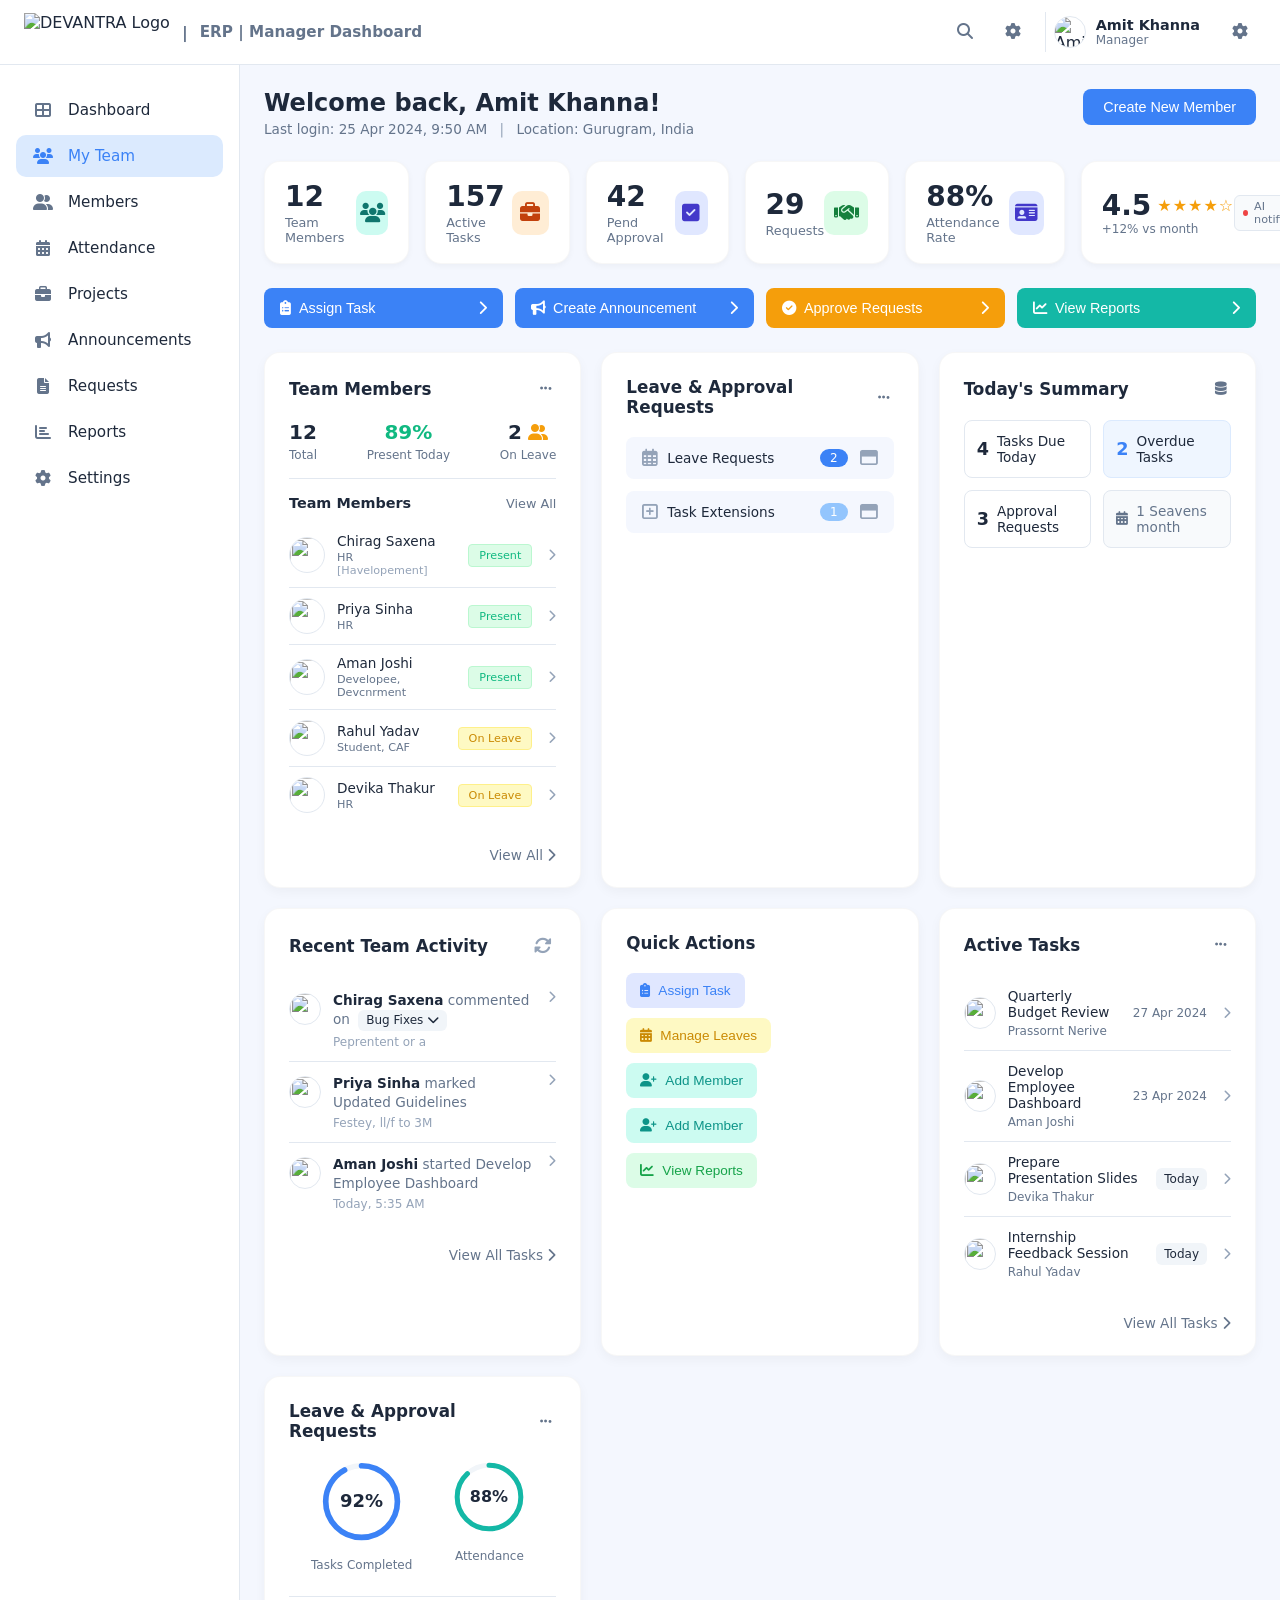
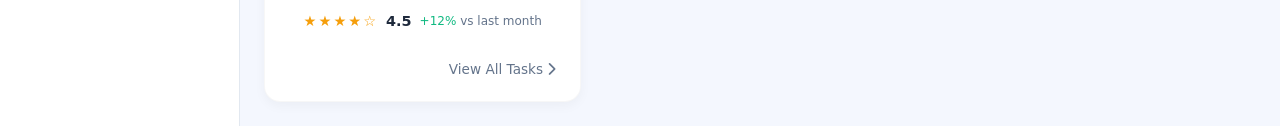
==== ManagerDashboard/index.html @ 6c8a282e "add manager and member dashboard" ====
<!DOCTYPE html>
<html lang="en">

<head>
  <meta charset="UTF-8">
  <meta name="viewport" content="width=device-width, initial-scale=1.0">
  <title>DEVANTRA ERP | Manager Dashboard</title>
  <link rel="stylesheet" href="styles.css">
  <link rel="stylesheet" href="https://cdnjs.cloudflare.com/ajax/libs/font-awesome/6.4.0/css/all.min.css">
</head>

<body>
  <!-- Top Header -->
  <header class="header">
    <div class="header-left">
      <div class="logo">
        <img src="Black_bg_devantra_logo.png" alt="DEVANTRA Logo" style="height: 38px; object-fit: contain;">
      </div>
      <span class="header-divider"><b>|</b></span>
      <span class="header-title"><b>ERP | Manager Dashboard</b></span>
    </div>
    <div class="header-right">
      <button class="icon-btn" title="Search"><i class="fas fa-search"></i></button>
      <button class="icon-btn" title="Settings"><i class="fas fa-cog"></i></button>

      <div class="user-profile">
        <img src="" alt="" class="avatar avatar-sm user-avatar">
        <div class="user-info">
          <span class="user-name"></span>
          <span class="user-role"></span>
        </div>
      </div>
      <button class="icon-btn" title="Settings"><i class="fas fa-cog"></i></button>
    </div>
  </header>

  <div class="layout">
    <!-- Sidebar -->
    <aside class="sidebar">
      <nav class="sidebar-nav">
        <!-- Rendered by script.js from AppData.navItems -->
      </nav>
    </aside>

    <!-- Main Content -->
    <main class="main-content">
      <div class="welcome-row">
        <div class="welcome-section">
          <h1 class="welcome-title"></h1>
          <p class="welcome-meta"></p>
        </div>
        <button id="btnCreateMember" class="btn btn-primary">
          Create New Member
        </button>
      </div>

      <!-- Stats Cards — rendered by script.js from AppData.stats & AppData.rating -->
      <div class="stats-row"></div>

      <!-- Action Buttons — rendered by script.js from AppData.actionButtons -->
      <div class="action-buttons-row"></div>

      <!-- Main Grid -->
      <div class="dashboard-grid">

        <!-- Left Column -->
        <div class="panel team-members-panel">
          <div class="panel-header">
            <h3>Team Members</h3>
            <button class="icon-btn-sm"><i class="fas fa-ellipsis-h"></i></button>
          </div>
          <!-- Rendered by script.js from AppData.teamSummary -->
          <div class="team-summary-stats"></div>

          <div class="panel-subheader">
            <h4>Team Members</h4>
            <a href="#" class="link">View All</a>
          </div>

          <!-- Rendered by script.js from AppData.teamMembers -->
          <ul class="team-list"></ul>

          <div class="panel-footer-right">
            <a href="#" class="link link-bottom">View All <i class="fas fa-chevron-right"></i></a>
          </div>
        </div>

        <div class="panel leave-requests-panel">
          <div class="panel-header">
            <h3>Leave &amp; Approval Requests</h3>
            <button class="icon-btn-sm"><i class="fas fa-ellipsis-h"></i></button>
          </div>
          <!-- Rendered by script.js from AppData.leaveRequests -->
          <ul class="leave-list-boxes"></ul>
        </div>

        <!-- Middle Column -->
        <div class="panel todays-summary-panel">
          <div class="panel-header">
            <h3>Today's Summary</h3>
            <button class="icon-btn-sm"><i class="fas fa-database"></i></button>
          </div>
          <!-- Rendered by script.js from AppData.todaySummary -->
          <div class="summary-pills"></div>
        </div>

        <div class="panel activity-panel">
          <div class="panel-header">
            <h3>Recent Team Activity</h3>
            <button class="icon-btn-sm"><i class="fas fa-sync-alt icon-grey"></i></button>
          </div>
          <!-- Rendered by script.js from AppData.recentActivity -->
          <ul class="activity-list"></ul>
          <div class="panel-footer-right">
            <a href="#" class="link link-bottom">View All Tasks <i class="fas fa-chevron-right"></i></a>
          </div>
        </div>

        <div class="panel quick-actions-panel">
          <div class="panel-header">
            <h3>Quick Actions</h3>
          </div>
          <!-- Rendered by script.js from AppData.quickActions -->
          <div class="quick-actions-wrap"></div>
        </div>

        <!-- Right Column -->
        <div class="panel active-tasks-panel">
          <div class="panel-header">
            <h3>Active Tasks</h3>
            <button class="icon-btn-sm"><i class="fas fa-ellipsis-h"></i></button>
          </div>
          <!-- Rendered by script.js from AppData.activeTasks -->
          <ul class="task-list"></ul>
          <div class="panel-footer-right">
            <a href="#" class="link link-bottom">View All Tasks <i class="fas fa-chevron-right"></i></a>
          </div>
        </div>

        <div class="panel progress-panel">
          <div class="panel-header">
            <h3>Leave &amp; Approval Requests</h3>
            <button class="icon-btn-sm"><i class="fas fa-ellipsis-h"></i></button>
          </div>
          <!-- Rendered by script.js from AppData.progress -->
          <div class="progress-circles"></div>
          <!-- Rendered by script.js from AppData.progressRating -->
          <div class="panel-rating-new"></div>
          <div class="panel-footer-right">
            <a href="#" class="link link-bottom">View All Tasks <i class="fas fa-chevron-right"></i></a>
          </div>
        </div>

      </div>
    </main>
  </div>

  <!-- Create Member Modal Overlay -->
  <div id="createMemberModal" class="modal-overlay">
    <div class="modal-content">
      <div class="modal-header">
        <h2>Create New Member</h2>
        <button type="button" class="close-modal-btn">&times;</button>
      </div>
      <form id="createMemberForm">
        <div class="form-group">
          <label for="memberName">Full Name *</label>
          <input type="text" id="memberName" name="name" required placeholder="e.g. John Doe">
        </div>
        <div class="form-group">
          <label for="memberRole">Designation / Role *</label>
          <input type="text" id="memberRole" name="role" required placeholder="e.g. Developer">
        </div>
        <div class="form-group">
          <label for="memberTeam">Team *</label>
          <input type="text" id="memberTeam" name="team" required placeholder="e.g. Engineering">
        </div>
        <div class="form-group">
          <label for="memberStatus">Status</label>
          <select id="memberStatus" name="status">
            <option value="present">Present</option>
            <option value="leave">On Leave</option>
          </select>
        </div>
        <div class="modal-footer">
          <button type="button" class="btn btn-secondary cancel-modal-btn">Cancel</button>
          <button type="submit" class="btn btn-primary">Register Member</button>
        </div>
      </form>
    </div>
  </div>

  <!-- Assign Task Modal -->
  <div id="assignTaskModal" class="modal-overlay">
    <div class="modal-content">
      <div class="modal-header">
        <h2>Assign Task</h2>
        <button type="button" class="close-modal-btn">&times;</button>
      </div>
      <form id="assignTaskForm">
        <div class="form-group">
          <label for="taskName">Task Name *</label>
          <input type="text" id="taskName" required placeholder="e.g. Design Homepage">
        </div>
        <div class="form-group">
          <label for="taskAssignee">Assignee *</label>
          <input type="text" id="taskAssignee" required placeholder="e.g. Aman Joshi">
        </div>
        <div class="form-group">
          <label for="taskDeadline">Deadline *</label>
          <input type="date" id="taskDeadline" required>
        </div>
        <div class="form-group">
          <label for="taskStart">Start Date/Time</label>
          <input type="datetime-local" id="taskStart">
        </div>
        <div class="form-group">
          <label for="taskTotalTime">Total Time Assigned (Hours)</label>
          <input type="number" id="taskTotalTime" placeholder="e.g. 5" min="1">
        </div>
        <div class="modal-footer">
          <button type="button" class="btn btn-secondary cancel-modal-btn">Cancel</button>
          <button type="submit" class="btn btn-blue">Assign Task</button>
        </div>
      </form>
    </div>
  </div>

  <!-- Create Announcement Modal -->
  <div id="createAnnounModal" class="modal-overlay">
    <div class="modal-content">
      <div class="modal-header">
        <h2>Create Announcement</h2>
        <button type="button" class="close-modal-btn">&times;</button>
      </div>
      <form id="createAnnounForm">
        <div class="form-group">
          <label for="announTitle">Announcement Title *</label>
          <input type="text" id="announTitle" required placeholder="e.g. Project Launch">
        </div>
        <div class="form-group">
          <label for="announDate">Date *</label>
          <input type="date" id="announDate" required>
        </div>
        <div class="form-group">
          <label for="announDesc">Description / Notice</label>
          <textarea id="announDesc" class="form-textarea" rows="3" placeholder="Enter details..."></textarea>
        </div>
        <div class="form-group">
          <label for="announWork">Work Type *</label>
          <select id="announWork" required>
            <option value="General">General</option>
            <option value="Project">Project Update</option>
            <option value="Policy">Policy Change</option>
          </select>
        </div>
        <div class="modal-footer">
          <button type="button" class="btn btn-secondary cancel-modal-btn">Cancel</button>
          <button type="submit" class="btn btn-blue">Create Announcement</button>
        </div>
      </form>
    </div>
  </div>

  <!-- Approve Requests Modal -->
  <div id="approveReqModal" class="modal-overlay">
    <div class="modal-content">
      <div class="modal-header">
        <h2>Approve Requests</h2>
        <button type="button" class="close-modal-btn">&times;</button>
      </div>
      <form id="approveReqForm">
        <p style="margin-bottom: 20px; color: var(--text-secondary); font-size: 0.9rem;">
          You are about to approve 3 pending requests automatically.
        </p>
        <div class="modal-footer">
          <button type="button" class="btn btn-secondary cancel-modal-btn">Cancel</button>
          <button type="submit" class="btn " style="background:#f59e0b; color: white;">Approve All</button>
        </div>
      </form>
    </div>
  </div>

  <!-- View Reports Modal -->
  <div id="viewReportsModal" class="modal-overlay">
    <div class="modal-content" style="max-width: 600px;">
      <div class="modal-header">
        <h2>Task Reports</h2>
        <button type="button" class="close-modal-btn">&times;</button>
      </div>
      <div id="reportListContainer">
        <!-- Rendered by JS -->
      </div>
      <div class="modal-footer">
        <button type="button" class="btn btn-secondary cancel-modal-btn">Close</button>
      </div>
    </div>
  </div>

  <!-- data.js MUST load before script.js -->
  <script src="data.js"></script>
  <script src="script.js"></script>
</body>

</html>
---- ManagerDashboard/styles.css ----
/* Reset & Variables */
* {
  margin: 0;
  padding: 0;
  box-sizing: border-box;
}

:root {
  --bg-main: #f4f7fe;
  --bg-header: #ffffff;
  --bg-sidebar: #ffffff;
  --bg-card: #ffffff;
  --text-primary: #1e293b;
  --text-secondary: #64748b;
  --text-light: #94a3b8;
  --accent-blue: #3b82f6;
  --accent-blue-light: #3b82f6;
  --accent-green: #10b981;
  --accent-orange: #f97316;
  --accent-yellow: #f59e0b;
  --accent-teal: #14b8a6;
  --border-color: #e2e8f0;
  --shadow: 0 2px 6px rgba(0, 0, 0, 0.04);
  --shadow-card: 0 4px 12px rgba(0, 0, 0, 0.04);
  --sidebar-width: 240px;
}

body {
  font-family: 'Segoe UI', system-ui, -apple-system, sans-serif;
  background: var(--bg-main);
  color: var(--text-primary);
  min-height: 100vh;
  overflow-x: hidden;
}

/* Header */
.header {
  display: flex;
  align-items: center;
  justify-content: space-between;
  padding: 12px 24px;
  background: var(--bg-header);
  border-bottom: 1px solid var(--border-color);
}

.header-left {
  display: flex;
  align-items: center;
  gap: 12px;
}

.logo {
  display: flex;
  align-items: center;
  gap: 8px;
}

.logo-img-wrapper {
  color: #dc2626;
  font-size: 1.6rem;
  display: flex;
  align-items: center;
  margin-right: -4px;
}

.logo-text {
  font-weight: 700;
  font-size: 1.1rem;
  color: var(--text-primary);
}

.logo-accent {
  color: #dc2626;
}

.header-divider {
  color: var(--text-secondary);
  font-weight: 300;
}

.header-title {
  color: var(--text-primary);
  font-size: 0.95rem;
}

.header-right {
  display: flex;
  align-items: center;
  gap: 16px;
}

.icon-btn {
  background: none;
  border: none;
  color: var(--text-secondary);
  cursor: pointer;
  padding: 8px;
  border-radius: 6px;
  font-size: 1rem;
}

.icon-btn:hover {
  background: #f1f5f9;
  color: var(--text-primary);
}

.notification-btn {
  position: relative;
}

.notification-dot {
  position: absolute;
  top: 6px;
  right: 6px;
  width: 8px;
  height: 8px;
  background: #dc2626;
  border-radius: 50%;
}

.user-profile {
  border-left: 1px solid var(--border-color);
  display: flex;
  align-items: center;
  gap: 10px;
  padding: 4px 8px;
}

.avatar {
  width: 36px;
  height: 36px;
  border-radius: 50%;
  object-fit: cover;
  border: 1px solid var(--border-color);
}

.avatar-sm {
  width: 32px;
  height: 32px;
}

.user-info {
  display: flex;
  flex-direction: column;
  align-items: flex-start;
}

.user-name {
  font-weight: 600;
  font-size: 0.9rem;
  color: var(--text-primary);
}

.user-role {
  font-size: 0.75rem;
  color: var(--text-secondary);
}

/* Layout */
.layout {
  display: flex;
  min-height: calc(100vh - 52px);
}

/* Sidebar - white, clean like pic */
.sidebar {
  width: var(--sidebar-width);
  background: var(--bg-sidebar);
  padding: 24px 0;
  display: flex;
  flex-direction: column;
  border-right: 1px solid var(--border-color);
  flex-shrink: 0;
}

.sidebar-nav {
  display: flex;
  flex-direction: column;
  gap: 4px;
  padding: 0 16px;
}


.nav-item {
  display: flex;
  align-items: center;
  gap: 14px;
  padding: 12px 16px;
  color: var(--text-primary);
  text-decoration: none;
  border-radius: 10px;
  font-size: 0.95rem;
  transition: all 0.2s;
}

.nav-item i {
  width: 22px;
  text-align: center;
  font-size: 1rem;
  color: var(--text-secondary);
}

.nav-item:hover {
  background: #f8fafc;
  color: var(--text-primary);
}

.nav-item:hover i {
  color: var(--text-secondary);
}

.nav-item.active {
  background: #dbeafe;
  color: var(--accent-blue);
  font-weight: 500;
}

.nav-item.active i {
  color: var(--accent-blue);
}

/* Main Content - light gray background like pic */
.main-content {
  flex: 1;
  padding: 24px;
  overflow-y: auto;
  background: var(--bg-main);
  min-width: 0;
}

.welcome-row {
  display: flex;
  justify-content: space-between;
  align-items: flex-start;
  margin-bottom: 24px;
}

.welcome-title {
  font-size: 1.5rem;
  font-weight: 700;
  color: var(--text-primary);
  margin-bottom: 4px;
}

.welcome-meta {
  font-size: 0.85rem;
  color: var(--text-secondary);
}

.meta-divider {
  margin: 0 8px;
  color: var(--text-light);
}

/* Buttons */
.btn {
  display: inline-flex;
  align-items: center;
  gap: 8px;
  padding: 10px 20px;
  border: none;
  border-radius: 8px;
  font-size: 0.9rem;
  font-weight: 500;
  cursor: pointer;
  transition: all 0.2s;
}

.btn-primary {
  background: var(--accent-blue);
  color: white;
}

.btn-primary:hover {
  background: var(--accent-blue-light);
}

/* Stats Row */
.stats-row {
  display: grid;
  grid-template-columns: repeat(6, 1fr);
  gap: 16px;
  margin-bottom: 24px;
}

.stat-card {
  background: var(--bg-card);
  border-radius: 16px;
  padding: 18px 20px;
  box-shadow: var(--shadow);
  display: flex;
  justify-content: space-between;
  align-items: center;
  border: 1px solid rgba(0, 0, 0, 0.03);
}

.stat-info {
  display: flex;
  flex-direction: column;
}

.stat-card .stat-value {
  font-size: 1.75rem;
  font-weight: 700;
  color: var(--text-primary);
  margin-bottom: 2px;
}

.stat-card .stat-label {
  font-size: 0.8rem;
  font-weight: 500;
  color: var(--text-secondary);
}

.stat-card .stat-icon {
  width: 44px;
  height: 44px;
  border-radius: 10px;
  display: flex;
  align-items: center;
  justify-content: center;
  font-size: 1.25rem;
}

.stat-icon-cyan {
  background: #ccfbf1;
  color: #0f766e;
}

.stat-icon-orange {
  background: #ffedd5;
  color: #c2410c;
}

.stat-icon-blue {
  background: #e0e7ff;
  color: #4338ca;
}

.stat-icon-green {
  background: #dcfce7;
  color: #15803d;
}

.stat-card-rating {
  flex-direction: row;
  justify-content: space-between;
  align-items: center;
}

.rating-info {
  display: flex;
  flex-direction: column;
}

.rating-value {
  display: flex;
  align-items: center;
  gap: 6px;
}

.rating-value .stat-value {
  margin-bottom: 0;
}

.rating-value .stars {
  color: var(--accent-yellow);
  font-size: 1rem;
  letter-spacing: 1px;
}

.rating-meta {
  font-size: 0.75rem;
  color: var(--text-secondary);
  font-weight: 500;
}

.rating-notification {
  display: flex;
  align-items: center;
}

.notification-badge {
  display: inline-flex;
  align-items: center;
  gap: 6px;
  font-size: 0.7rem;
  color: var(--text-secondary);
  background: #f8fafc;
  padding: 4px 8px;
  border-radius: 6px;
  border: 1px solid var(--border-color);
  font-weight: 500;
}

.red-dot {
  width: 6px;
  height: 6px;
  background: #ef4444;
  border-radius: 50%;
  display: inline-block;
}

/* Action Buttons Row */
.action-buttons-row {
  display: flex;
  gap: 12px;
  margin-bottom: 24px;
  flex-wrap: wrap;
}

.btn-action {
  flex: 1;
  display: flex;
  justify-content: space-between;
  align-items: center;
  padding: 12px 16px;
  border-radius: 8px;
  border: none;
  font-size: 0.9rem;
  font-weight: 500;
  cursor: pointer;
  transition: all 0.2s;
}

.btn-action span {
  display: flex;
  align-items: center;
  gap: 8px;
}

.btn-action.btn-blue {
  background: var(--accent-blue);
  color: white;
}

.btn-action.btn-yellow {
  background: var(--accent-yellow);
  color: white;
}

.btn-action.btn-teal {
  background: var(--accent-teal);
  color: white;
}

.btn-action:hover {
  opacity: 0.9;
  transform: translateY(-1px);
}

/* Dashboard Grid */
.dashboard-grid {
  display: grid;
  grid-template-columns: 1fr 1fr 1fr;
  gap: 20px;
}

.panel {
  background: var(--bg-card);
  border-radius: 16px;
  padding: 24px;
  box-shadow: var(--shadow-card);
  border: 1px solid rgba(0, 0, 0, 0.03);
}

.panel-header {
  display: flex;
  justify-content: space-between;
  align-items: center;
  margin-bottom: 20px;
}

.panel-header h3 {
  font-size: 1.05rem;
  font-weight: 600;
  color: var(--text-primary);
}

.panel-header .link {
  font-size: 0.85rem;
  color: var(--accent-blue);
  text-decoration: none;
}

.link-bottom {
  display: block;
  margin-top: 12px;
  font-size: 0.85rem;
  color: var(--accent-blue);
  text-decoration: none;
}

.icon-btn-sm {
  background: none;
  border: none;
  color: var(--text-secondary);
  cursor: pointer;
  padding: 4px;
}

/* Team Members Panel */
.team-summary-stats {
  display: flex;
  justify-content: space-between;
  margin-bottom: 16px;
  padding-bottom: 16px;
  border-bottom: 1px solid var(--border-color);
}

.summary-stat {
  display: flex;
  flex-direction: column;
  align-items: center;
  gap: 4px;
}

.summary-value {
  font-size: 1.25rem;
  font-weight: 600;
  color: var(--text-primary);
  display: flex;
  align-items: center;
  gap: 6px;
}

.summary-value.text-green {
  color: var(--accent-green);
}

.stat-icon-yellow {
  color: var(--accent-yellow);
  font-size: 1rem;
}

.summary-label {
  font-size: 0.75rem;
  color: var(--text-secondary);
}

.panel-subheader {
  display: flex;
  justify-content: space-between;
  align-items: center;
  margin-bottom: 12px;
}

.panel-subheader h4 {
  font-size: 0.9rem;
  font-weight: 600;
  color: var(--text-primary);
}

.panel-subheader .link {
  font-size: 0.8rem;
  color: var(--text-secondary);
  text-decoration: none;
}

.team-list {
  list-style: none;
}

.team-list-item {
  display: flex;
  align-items: center;
  gap: 12px;
  padding: 10px 0;
  border-bottom: 1px solid var(--border-color);
}

.team-list-item:last-of-type {
  border-bottom: none;
}

.member-info {
  flex: 1;
  display: flex;
  flex-direction: column;
  gap: 2px;
}

.member-name {
  font-weight: 500;
  font-size: 0.85rem;
  color: var(--text-primary);
}

.member-role {
  font-size: 0.7rem;
  color: var(--text-secondary);
}

.role-desc {
  color: var(--text-light);
}

.status-badge {
  font-size: 0.7rem;
  padding: 4px 10px;
  border-radius: 4px;
  font-weight: 500;
}

.status-present {
  background: #dcfce7;
  color: var(--accent-green);
  border: 1px solid #bbf7d0;
}

.status-leave {
  background: #fef9c3;
  color: #ca8a04;
  border: 1px solid #fef08a;
}

.list-arrow {
  color: var(--text-light);
  font-size: 0.75rem;
  margin-left: 4px;
}

.panel-footer-right {
  display: flex;
  justify-content: flex-end;
  margin-top: 12px;
}

.panel-footer-right .link {
  font-size: 0.85rem;
  color: var(--text-secondary);
  text-decoration: none;
  font-weight: 500;
}

/* Leave List Boxes */
.leave-list-boxes {
  list-style: none;
  display: flex;
  flex-direction: column;
  gap: 12px;
}

.leave-box {
  display: flex;
  justify-content: space-between;
  align-items: center;
  padding: 12px 16px;
  background: var(--bg-main);
  border-radius: 8px;
  font-size: 0.85rem;
  font-weight: 500;
}

.leave-box-left {
  display: flex;
  align-items: center;
  gap: 10px;
  color: var(--text-primary);
}

.leave-box-right {
  display: flex;
  align-items: center;
  gap: 12px;
}

.leave-badge {
  color: white;
  padding: 2px 10px;
  border-radius: 12px;
  font-size: 0.75rem;
}

.leave-badge.bg-blue {
  background: var(--accent-blue);
}

.leave-badge.bg-blue-light {
  background: #93c5fd;
}

.icon-grey {
  color: var(--text-light);
  font-size: 1.1rem;
}

/* Today's Summary */
.summary-pills {
  display: grid;
  grid-template-columns: 1fr 1fr;
  gap: 12px;
}

.summary-pill {
  padding: 12px;
  border-radius: 8px;
  font-size: 0.85rem;
  font-weight: 500;
  display: flex;
  align-items: center;
  gap: 8px;
}

.border-pill {
  border: 1px solid var(--border-color);
  color: var(--text-primary);
}

.bg-light-blue {
  background: #eff6ff;
  color: var(--text-primary);
  border: 1px solid #dbeafe;
}

.bg-grey {
  background: #f8fafc;
  color: var(--text-primary);
  border: 1px solid var(--border-color);
}

.pill-value {
  font-size: 1.1rem;
  font-weight: 600;
}

.text-blue {
  color: var(--accent-blue);
}

.text-secondary {
  color: var(--text-secondary);
}

/* Activity List */
.activity-list {
  list-style: none;
}

.activity-item {
  display: flex;
  align-items: flex-start;
  gap: 12px;
  padding: 12px 0;
  border-bottom: 1px solid var(--border-color);
}

.activity-item:last-of-type {
  border-bottom: none;
}

.activity-item .avatar {
  margin-top: 2px;
}

.activity-content {
  flex: 1;
  display: flex;
  flex-direction: column;
  gap: 4px;
}

.activity-text {
  font-size: 0.85rem;
  color: var(--text-secondary);
  line-height: 1.4;
}

.activity-text strong {
  color: var(--text-primary);
  font-weight: 600;
}

.activity-pill {
  display: inline-flex;
  align-items: center;
  gap: 4px;
  background: #f1f5f9;
  color: var(--text-primary);
  padding: 2px 8px;
  border-radius: 6px;
  font-size: 0.75rem;
  font-weight: 500;
  margin-left: 4px;
}

.activity-time {
  font-size: 0.75rem;
  color: var(--text-light);
}

/* Quick Actions */
.quick-actions-wrap {
  display: flex;
  flex-wrap: wrap;
  gap: 10px;
}

.qa-btn {
  display: flex;
  align-items: center;
  gap: 8px;
  padding: 10px 14px;
  border-radius: 8px;
  border: none;
  font-size: 0.85rem;
  font-weight: 500;
  cursor: pointer;
}

.qa-blue {
  background: #e0e7ff;
  color: var(--accent-blue);
}

.qa-yellow {
  background: #fef9c3;
  color: #ca8a04;
}

.qa-teal {
  background: #ccfbf1;
  color: #0d9488;
}

.qa-green {
  background: #dcfce7;
  color: #16a34a;
}

/* Task List */
.task-list {
  list-style: none;
}

.task-item {
  display: flex;
  align-items: center;
  gap: 12px;
  padding: 12px 0;
  border-bottom: 1px solid var(--border-color);
}

.task-item:last-of-type {
  border-bottom: none;
}

.task-info {
  flex: 1;
  display: flex;
  flex-direction: column;
  gap: 4px;
}

.task-title {
  font-size: 0.85rem;
  font-weight: 500;
  color: var(--text-primary);
}

.task-assignee {
  font-size: 0.75rem;
  color: var(--text-secondary);
}

.task-due {
  font-size: 0.75rem;
  color: var(--text-secondary);
}

.bg-grey-pill {
  background: #f1f5f9;
  padding: 4px 8px;
  border-radius: 6px;
  color: var(--text-primary);
  font-weight: 500;
}

/* Progress Panel */
.progress-circles {
  display: flex;
  gap: 32px;
  justify-content: center;
  margin-bottom: 24px;
}

.progress-circle-wrap {
  display: flex;
  flex-direction: column;
  align-items: center;
  gap: 12px;
}

.circular-chart {
  display: block;
  margin: 0 auto;
  max-width: 80%;
  max-height: 250px;
  width: 90px;
}

.circle-bg {
  fill: none;
  stroke: #f1f5f9;
  stroke-width: 2.5;
}

.circle {
  fill: none;
  stroke-width: 2.5;
  stroke-linecap: round;
  animation: progress 1s ease-out forwards;
}

.blue .circle {
  stroke: var(--accent-blue);
}

.green .circle {
  stroke: var(--accent-teal);
}

@keyframes progress {
  0% {
    stroke-dasharray: 0, 100;
  }
}

.percentage {
  fill: var(--text-primary);
  font-family: inherit;
  font-weight: 700;
  font-size: 8px;
  text-anchor: middle;
}

.progress-label {
  font-size: 0.75rem;
  font-weight: 500;
  color: var(--text-secondary);
}

.panel-rating-new {
  display: flex;
  align-items: center;
  justify-content: center;
  gap: 8px;
  padding: 16px 0 8px;
  border-top: 1px solid var(--border-color);
}

.panel-rating-new .stars {
  color: var(--accent-yellow);
  letter-spacing: 2px;
  font-size: 0.9rem;
}

.panel-rating-new .rating-num {
  font-weight: 600;
  color: var(--text-primary);
  font-size: 0.9rem;
}

.panel-rating-new .rating-meta {
  font-size: 0.75rem;
  color: var(--text-secondary);
}

.text-green {
  color: var(--accent-green);
}

/* Header adjustments */
.header .logo-text {
  color: var(--text-primary);
}

.header .logo-accent {
  color: #dc2626;
}

.header .header-title {
  color: var(--text-secondary);
}

.header .user-name {
  color: var(--text-primary);
}

.header .user-role {
  color: var(--text-secondary);
}

.main-content .panel {
  background: var(--bg-card);
}

/* Responsive */
@media (max-width: 1200px) {
  .stats-row {
    grid-template-columns: repeat(3, 1fr);
  }

  .dashboard-grid {
    grid-template-columns: 1fr 1fr;
  }
}

@media (max-width: 768px) {
  .stats-row {
    grid-template-columns: 1fr 1fr;
  }

  .dashboard-grid {
    grid-template-columns: 1fr;
  }

  .welcome-row {
    flex-direction: column;
    gap: 16px;
  }

  .action-buttons-row {
    flex-direction: column;
  }

  .sidebar {
    position: fixed;
    left: -280px;
    z-index: 100;
    transition: left 0.3s;
    height: calc(100vh - 52px);
  }

  .sidebar.open {
    left: 0;
  }
}

/* Modal Overlay & Form Styles */
.modal-overlay {
  position: fixed;
  top: 0;
  left: 0;
  width: 100%;
  height: 100%;
  background: rgba(15, 23, 42, 0.4);
  display: flex;
  justify-content: center;
  align-items: center;
  z-index: 1000;
  opacity: 0;
  visibility: hidden;
  transition: opacity 0.3s ease, visibility 0.3s ease;
  backdrop-filter: blur(4px);
}

.modal-overlay.active {
  opacity: 1;
  visibility: visible;
}

.modal-content {
  background: var(--bg-card);
  width: 90%;
  max-width: 450px;
  border-radius: 16px;
  padding: 24px;
  box-shadow: 0 10px 30px rgba(0, 0, 0, 0.1);
  transform: translateY(20px);
  transition: transform 0.3s ease;
}

.modal-overlay.active .modal-content {
  transform: translateY(0);
}

.modal-header {
  display: flex;
  justify-content: space-between;
  align-items: center;
  margin-bottom: 24px;
}

.modal-header h2 {
  font-size: 1.25rem;
  color: var(--text-primary);
  font-weight: 600;
}

.close-modal-btn {
  background: none;
  border: none;
  font-size: 1.75rem;
  line-height: 1;
  color: var(--text-light);
  cursor: pointer;
  transition: color 0.2s;
}

.close-modal-btn:hover {
  color: var(--text-primary);
}

.form-group {
  margin-bottom: 16px;
}

.form-group label {
  display: block;
  font-size: 0.85rem;
  color: var(--text-secondary);
  margin-bottom: 6px;
  font-weight: 500;
}

.form-group input,
.form-group select {
  width: 100%;
  padding: 10px 14px;
  border: 1px solid var(--border-color);
  border-radius: 8px;
  font-family: inherit;
  font-size: 0.95rem;
  color: var(--text-primary);
  background: #f8fafc;
  transition: border-color 0.2s, background 0.2s;
}

.form-group input:focus,
.form-group select:focus,
.form-textarea:focus {
  outline: none;
  border-color: var(--accent-blue);
  background: #fff;
}

.form-textarea {
  width: 100%;
  padding: 10px 14px;
  border: 1px solid var(--border-color);
  border-radius: 8px;
  font-family: inherit;
  font-size: 0.95rem;
  color: var(--text-primary);
  background: #f8fafc;
  transition: border-color 0.2s, background 0.2s;
  resize: vertical;
}

.modal-footer {
  display: flex;
  justify-content: flex-end;
  gap: 12px;
  margin-top: 32px;
}

.btn-secondary {
  background: #f1f5f9;
  color: var(--text-primary);
}

.btn-secondary:hover {
  background: #e2e8f0;
}
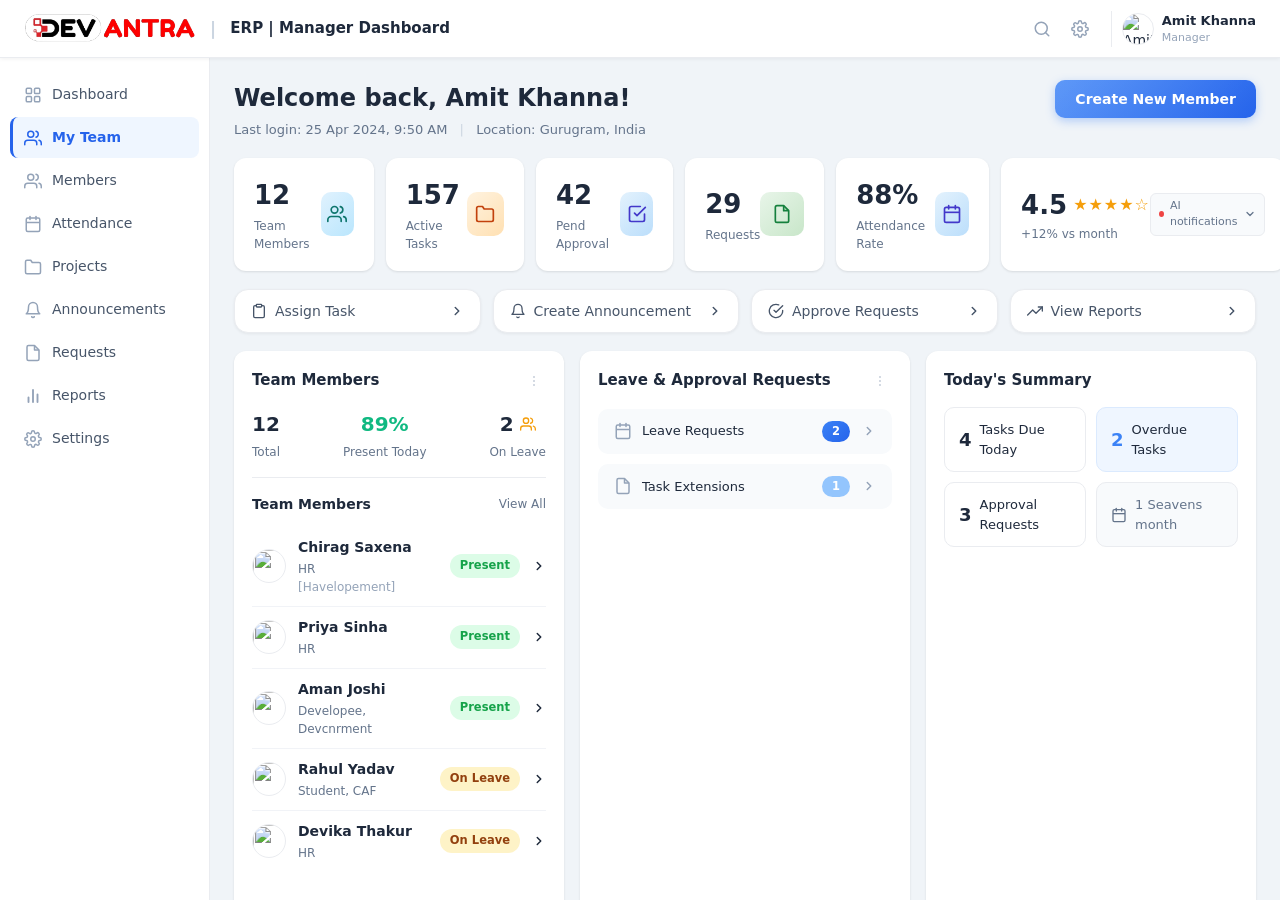
==== commit 14b67301: "modified the whole application for mointaining consotency and added interactivity in admin page" ====
--- a/ManagerDashboard/index.html
+++ b/ManagerDashboard/index.html
@@ -6,22 +6,51 @@
   <meta name="viewport" content="width=device-width, initial-scale=1.0">
   <title>DEVANTRA ERP | Manager Dashboard</title>
   <link rel="stylesheet" href="styles.css">
-  <link rel="stylesheet" href="https://cdnjs.cloudflare.com/ajax/libs/font-awesome/6.4.0/css/all.min.css">
 </head>
 
 <body>
+
+  <!-- ═══ INLINE SVG SPRITE ═══ -->
+  <svg style="position:absolute;width:0;height:0" aria-hidden="true">
+  <defs>
+    <symbol id="ic-layout" viewBox="0 0 24 24"><rect x="3" y="3" width="7" height="7" rx="1.5" fill="none" stroke="currentColor" stroke-width="2"/><rect x="14" y="3" width="7" height="7" rx="1.5" fill="none" stroke="currentColor" stroke-width="2"/><rect x="3" y="14" width="7" height="7" rx="1.5" fill="none" stroke="currentColor" stroke-width="2"/><rect x="14" y="14" width="7" height="7" rx="1.5" fill="none" stroke="currentColor" stroke-width="2"/></symbol>
+    <symbol id="ic-home" viewBox="0 0 24 24"><path d="M3 10.5L12 3l9 7.5V21a1 1 0 0 1-1 1H15v-7H9v7H4a1 1 0 0 1-1-1V10.5z" fill="none" stroke="currentColor" stroke-width="2" stroke-linejoin="round"/></symbol>
+    <symbol id="ic-users" viewBox="0 0 24 24"><path d="M17 21v-2a4 4 0 0 0-4-4H5a4 4 0 0 0-4 4v2" fill="none" stroke="currentColor" stroke-width="2" stroke-linecap="round" stroke-linejoin="round"/><circle cx="9" cy="7" r="4" fill="none" stroke="currentColor" stroke-width="2"/><path d="M23 21v-2a4 4 0 0 0-3-3.87" fill="none" stroke="currentColor" stroke-width="2" stroke-linecap="round"/><path d="M16 3.13a4 4 0 0 1 0 7.75" fill="none" stroke="currentColor" stroke-width="2" stroke-linecap="round"/></symbol>
+    <symbol id="ic-user-friends" viewBox="0 0 24 24"><path d="M17 21v-2a4 4 0 0 0-4-4H5a4 4 0 0 0-4 4v2" fill="none" stroke="currentColor" stroke-width="2" stroke-linecap="round"/><circle cx="9" cy="7" r="4" fill="none" stroke="currentColor" stroke-width="2"/><path d="M23 21v-2a4 4 0 0 0-3-3.87M16 3.13a4 4 0 0 1 0 7.75" fill="none" stroke="currentColor" stroke-width="2" stroke-linecap="round"/></symbol>
+    <symbol id="ic-calendar" viewBox="0 0 24 24"><rect x="3" y="4" width="18" height="18" rx="2" fill="none" stroke="currentColor" stroke-width="2"/><line x1="16" y1="2" x2="16" y2="6" stroke="currentColor" stroke-width="2" stroke-linecap="round"/><line x1="8" y1="2" x2="8" y2="6" stroke="currentColor" stroke-width="2" stroke-linecap="round"/><line x1="3" y1="10" x2="21" y2="10" stroke="currentColor" stroke-width="2"/></symbol>
+    <symbol id="ic-folder" viewBox="0 0 24 24"><path d="M22 19a2 2 0 0 1-2 2H4a2 2 0 0 1-2-2V5a2 2 0 0 1 2-2h5l2 3h9a2 2 0 0 1 2 2z" fill="none" stroke="currentColor" stroke-width="2" stroke-linejoin="round"/></symbol>
+    <symbol id="ic-bell" viewBox="0 0 24 24"><path d="M18 8A6 6 0 0 0 6 8c0 7-3 9-3 9h18s-3-2-3-9" fill="none" stroke="currentColor" stroke-width="2" stroke-linecap="round" stroke-linejoin="round"/><path d="M13.73 21a2 2 0 0 1-3.46 0" fill="none" stroke="currentColor" stroke-width="2" stroke-linecap="round"/></symbol>
+    <symbol id="ic-file" viewBox="0 0 24 24"><path d="M14 2H6a2 2 0 0 0-2 2v16a2 2 0 0 0 2 2h12a2 2 0 0 0 2-2V8z" fill="none" stroke="currentColor" stroke-width="2" stroke-linejoin="round"/><polyline points="14 2 14 8 20 8" fill="none" stroke="currentColor" stroke-width="2" stroke-linejoin="round"/></symbol>
+    <symbol id="ic-bar-chart" viewBox="0 0 24 24"><line x1="18" y1="20" x2="18" y2="10" stroke="currentColor" stroke-width="2.5" stroke-linecap="round"/><line x1="12" y1="20" x2="12" y2="4" stroke="currentColor" stroke-width="2.5" stroke-linecap="round"/><line x1="6" y1="20" x2="6" y2="14" stroke="currentColor" stroke-width="2.5" stroke-linecap="round"/></symbol>
+    <symbol id="ic-settings" viewBox="0 0 24 24"><circle cx="12" cy="12" r="3" fill="none" stroke="currentColor" stroke-width="2"/><path d="M19.4 15a1.65 1.65 0 0 0 .33 1.82l.06.06a2 2 0 0 1-2.83 2.83l-.06-.06a1.65 1.65 0 0 0-1.82-.33 1.65 1.65 0 0 0-1 1.51V21a2 2 0 0 1-4 0v-.09A1.65 1.65 0 0 0 9 19.4a1.65 1.65 0 0 0-1.82.33l-.06.06a2 2 0 0 1-2.83-2.83l.06-.06A1.65 1.65 0 0 0 4.68 15a1.65 1.65 0 0 0-1.51-1H3a2 2 0 0 1 0-4h.09A1.65 1.65 0 0 0 4.6 9a1.65 1.65 0 0 0-.33-1.82l-.06-.06a2 2 0 0 1 2.83-2.83l.06.06A1.65 1.65 0 0 0 9 4.68a1.65 1.65 0 0 0 1-1.51V3a2 2 0 0 1 4 0v.09a1.65 1.65 0 0 0 1 1.51 1.65 1.65 0 0 0 1.82-.33l.06-.06a2 2 0 0 1 2.83 2.83l-.06.06A1.65 1.65 0 0 0 19.4 9a1.65 1.65 0 0 0 1.51 1H21a2 2 0 0 1 0 4h-.09a1.65 1.65 0 0 0-1.51 1z" fill="none" stroke="currentColor" stroke-width="2" stroke-linecap="round" stroke-linejoin="round"/></symbol>
+    <symbol id="ic-search" viewBox="0 0 24 24"><circle cx="11" cy="11" r="8" fill="none" stroke="currentColor" stroke-width="2"/><line x1="21" y1="21" x2="16.65" y2="16.65" stroke="currentColor" stroke-width="2" stroke-linecap="round"/></symbol>
+    <symbol id="ic-chevron-right" viewBox="0 0 24 24"><polyline points="9 18 15 12 9 6" fill="none" stroke="currentColor" stroke-width="2.5" stroke-linecap="round" stroke-linejoin="round"/></symbol>
+    <symbol id="ic-chevron-down" viewBox="0 0 24 24"><polyline points="6 9 12 15 18 9" fill="none" stroke="currentColor" stroke-width="2.5" stroke-linecap="round" stroke-linejoin="round"/></symbol>
+    <symbol id="ic-dots" viewBox="0 0 24 24"><circle cx="12" cy="5" r="1.3" fill="currentColor"/><circle cx="12" cy="12" r="1.3" fill="currentColor"/><circle cx="12" cy="19" r="1.3" fill="currentColor"/></symbol>
+    <symbol id="ic-refresh" viewBox="0 0 24 24"><path d="M23 4v6h-6" fill="none" stroke="currentColor" stroke-width="2" stroke-linecap="round" stroke-linejoin="round"/><path d="M1 20v-6h6" fill="none" stroke="currentColor" stroke-width="2" stroke-linecap="round" stroke-linejoin="round"/><path d="M3.51 9a9 9 0 0 1 14.85-3.36L23 10M1 14l4.64 4.36A9 9 0 0 0 20.49 15" fill="none" stroke="currentColor" stroke-width="2" stroke-linecap="round"/></symbol>
+    <symbol id="ic-database" viewBox="0 0 24 24"><ellipse cx="12" cy="5" rx="9" ry="3" fill="none" stroke="currentColor" stroke-width="2"/><path d="M21 12c0 1.66-4 3-9 3s-9-1.34-9-3" fill="none" stroke="currentColor" stroke-width="2"/><path d="M3 5v14c0 1.66 4 3 9 3s9-1.34 9-3V5" fill="none" stroke="currentColor" stroke-width="2"/></symbol>
+    <symbol id="ic-tasks" viewBox="0 0 24 24"><path d="M9 11l3 3L22 4" fill="none" stroke="currentColor" stroke-width="2" stroke-linecap="round" stroke-linejoin="round"/><path d="M21 12v7a2 2 0 0 1-2 2H5a2 2 0 0 1-2-2V5a2 2 0 0 1 2-2h11" fill="none" stroke="currentColor" stroke-width="2" stroke-linecap="round"/></symbol>
+    <symbol id="ic-clipboard" viewBox="0 0 24 24"><path d="M16 4h2a2 2 0 0 1 2 2v14a2 2 0 0 1-2 2H6a2 2 0 0 1-2-2V6a2 2 0 0 1 2-2h2" fill="none" stroke="currentColor" stroke-width="2" stroke-linecap="round"/><rect x="8" y="2" width="8" height="4" rx="1" fill="none" stroke="currentColor" stroke-width="2"/></symbol>
+    <symbol id="ic-check-circle" viewBox="0 0 24 24"><path d="M22 11.08V12a10 10 0 1 1-5.93-9.14" fill="none" stroke="currentColor" stroke-width="2" stroke-linecap="round" stroke-linejoin="round"/><polyline points="22 4 12 14.01 9 11.01" fill="none" stroke="currentColor" stroke-width="2" stroke-linecap="round" stroke-linejoin="round"/></symbol>
+    <symbol id="ic-chart-line" viewBox="0 0 24 24"><polyline points="23 6 13.5 15.5 8.5 10.5 1 18" fill="none" stroke="currentColor" stroke-width="2" stroke-linecap="round" stroke-linejoin="round"/><polyline points="17 6 23 6 23 12" fill="none" stroke="currentColor" stroke-width="2" stroke-linecap="round" stroke-linejoin="round"/></symbol>
+    <symbol id="ic-x" viewBox="0 0 24 24"><line x1="18" y1="6" x2="6" y2="18" stroke="currentColor" stroke-width="2.5" stroke-linecap="round"/><line x1="6" y1="6" x2="18" y2="18" stroke="currentColor" stroke-width="2.5" stroke-linecap="round"/></symbol>
+    <symbol id="ic-hamburger" viewBox="0 0 24 24"><line x1="3" y1="6" x2="21" y2="6" stroke="currentColor" stroke-width="2.2" stroke-linecap="round"/><line x1="3" y1="12" x2="21" y2="12" stroke="currentColor" stroke-width="2.2" stroke-linecap="round"/><line x1="3" y1="18" x2="21" y2="18" stroke="currentColor" stroke-width="2.2" stroke-linecap="round"/></symbol>
+    <symbol id="ic-user-plus" viewBox="0 0 24 24"><path d="M16 21v-2a4 4 0 0 0-4-4H5a4 4 0 0 0-4 4v2" fill="none" stroke="currentColor" stroke-width="2" stroke-linecap="round" stroke-linejoin="round"/><circle cx="8.5" cy="7" r="4" fill="none" stroke="currentColor" stroke-width="2"/><line x1="20" y1="8" x2="20" y2="14" stroke="currentColor" stroke-width="2" stroke-linecap="round"/><line x1="23" y1="11" x2="17" y2="11" stroke="currentColor" stroke-width="2" stroke-linecap="round"/></symbol>
+  </defs>
+  </svg>
   <!-- Top Header -->
   <header class="header">
     <div class="header-left">
+      <button class="hamburger-btn" onclick="toggleSidebar()" aria-label="Menu"><svg class="ib" width="22" height="22"><use href="#ic-hamburger"/></svg></button>
       <div class="logo">
-        <img src="Black_bg_devantra_logo.png" alt="DEVANTRA Logo" style="height: 38px; object-fit: contain;">
+        <img src="Black_bg_devantra_logo.png" alt="DEVANTRA Logo">
       </div>
       <span class="header-divider"><b>|</b></span>
       <span class="header-title"><b>ERP | Manager Dashboard</b></span>
     </div>
     <div class="header-right">
-      <button class="icon-btn" title="Search"><i class="fas fa-search"></i></button>
-      <button class="icon-btn" title="Settings"><i class="fas fa-cog"></i></button>
+      <button class="icon-btn" title="Search"><svg class="ib" width="18" height="18"><use href="#ic-search"/></svg></button>
+      <button class="icon-btn" title="Settings"><svg class="ib" width="18" height="18"><use href="#ic-settings"/></svg></button>
 
       <div class="user-profile">
         <img src="" alt="" class="avatar avatar-sm user-avatar">
@@ -30,9 +59,11 @@
           <span class="user-role"></span>
         </div>
       </div>
-      <button class="icon-btn" title="Settings"><i class="fas fa-cog"></i></button>
     </div>
   </header>
+
+  <!-- Sidebar backdrop for mobile -->
+  <div class="sidebar-backdrop" id="sidebarBackdrop" onclick="closeSidebar()"></div>
 
   <div class="layout">
     <!-- Sidebar -->
@@ -67,7 +98,7 @@
         <div class="panel team-members-panel">
           <div class="panel-header">
             <h3>Team Members</h3>
-            <button class="icon-btn-sm"><i class="fas fa-ellipsis-h"></i></button>
+            <button class="icon-btn-sm"><svg class="ib" width="14" height="14"><use href="#ic-dots"/></svg></button>
           </div>
           <!-- Rendered by script.js from AppData.teamSummary -->
           <div class="team-summary-stats"></div>
@@ -88,7 +119,7 @@
         <div class="panel leave-requests-panel">
           <div class="panel-header">
             <h3>Leave &amp; Approval Requests</h3>
-            <button class="icon-btn-sm"><i class="fas fa-ellipsis-h"></i></button>
+            <button class="icon-btn-sm"><svg class="ib" width="14" height="14"><use href="#ic-dots"/></svg></button>
           </div>
           <!-- Rendered by script.js from AppData.leaveRequests -->
           <ul class="leave-list-boxes"></ul>
@@ -128,7 +159,7 @@
         <div class="panel active-tasks-panel">
           <div class="panel-header">
             <h3>Active Tasks</h3>
-            <button class="icon-btn-sm"><i class="fas fa-ellipsis-h"></i></button>
+            <button class="icon-btn-sm"><svg class="ib" width="14" height="14"><use href="#ic-dots"/></svg></button>
           </div>
           <!-- Rendered by script.js from AppData.activeTasks -->
           <ul class="task-list"></ul>
@@ -140,7 +171,7 @@
         <div class="panel progress-panel">
           <div class="panel-header">
             <h3>Leave &amp; Approval Requests</h3>
-            <button class="icon-btn-sm"><i class="fas fa-ellipsis-h"></i></button>
+            <button class="icon-btn-sm"><svg class="ib" width="14" height="14"><use href="#ic-dots"/></svg></button>
           </div>
           <!-- Rendered by script.js from AppData.progress -->
           <div class="progress-circles"></div>
--- a/ManagerDashboard/styles.css
+++ b/ManagerDashboard/styles.css
@@ -1,315 +1,313 @@
-/* Reset & Variables */
-* {
+/* ═══ RESET & BASE ═══ */
+*,
+*::before,
+*::after {
+  box-sizing: border-box;
   margin: 0;
   padding: 0;
-  box-sizing: border-box;
-}
-
-:root {
-  --bg-main: #f4f7fe;
-  --bg-header: #ffffff;
-  --bg-sidebar: #ffffff;
-  --bg-card: #ffffff;
-  --text-primary: #1e293b;
-  --text-secondary: #64748b;
-  --text-light: #94a3b8;
-  --accent-blue: #3b82f6;
-  --accent-blue-light: #3b82f6;
-  --accent-green: #10b981;
-  --accent-orange: #f97316;
-  --accent-yellow: #f59e0b;
-  --accent-teal: #14b8a6;
-  --border-color: #e2e8f0;
-  --shadow: 0 2px 6px rgba(0, 0, 0, 0.04);
-  --shadow-card: 0 4px 12px rgba(0, 0, 0, 0.04);
-  --sidebar-width: 240px;
-}
-
+}
+html,
 body {
-  font-family: 'Segoe UI', system-ui, -apple-system, sans-serif;
-  background: var(--bg-main);
-  color: var(--text-primary);
-  min-height: 100vh;
-  overflow-x: hidden;
-}
-
-/* Header */
+  height: 100%;
+}
+body {
+  font-family:
+    "Segoe UI",
+    system-ui,
+    -apple-system,
+    sans-serif;
+  background: #f0f4f8;
+  color: #1e293b;
+  font-size: 14px;
+  line-height: 1.5;
+  overflow: hidden;
+  height: 100vh;
+}
+a { cursor: pointer; text-decoration: none; color: inherit; }
+button { font-family: inherit; cursor: pointer; }
+input, select, textarea {
+  font-family: inherit;
+  font-size: 13px;
+  border: 1px solid #dde1e7;
+  border-radius: 8px;
+  padding: 9px 12px;
+  width: 100%;
+  background: #fff;
+  outline: none;
+  transition: border-color 0.2s, box-shadow 0.2s;
+}
+input:focus, select:focus, textarea:focus {
+  border-color: #3b82f6;
+  box-shadow: 0 0 0 3px rgba(59, 130, 246, 0.15);
+}
+textarea { resize: vertical; }
+
+/* shared SVG icon helper */
+.ib { display: block; flex-shrink: 0; }
+
+/* ═══ TOPBAR / HEADER ═══ */
 .header {
-  display: flex;
-  align-items: center;
-  justify-content: space-between;
-  padding: 12px 24px;
-  background: var(--bg-header);
-  border-bottom: 1px solid var(--border-color);
+  height: 58px;
+  background: #fff;
+  border-bottom: 1px solid #eaecf0;
+  display: flex;
+  align-items: center;
+  justify-content: space-between;
+  padding: 0 24px;
+  position: fixed;
+  top: 0;
+  left: 0;
+  right: 0;
+  z-index: 100;
+  box-shadow: 0 1px 4px rgba(0, 0, 0, 0.06);
 }
 
 .header-left {
   display: flex;
   align-items: center;
-  gap: 12px;
-}
+  gap: 8px;
+}
+
+.hamburger-btn {
+  display: none;
+  background: none;
+  border: none;
+  color: #64748b;
+  padding: 8px;
+  border-radius: 9px;
+  cursor: pointer;
+  align-items: center;
+  justify-content: center;
+  transition: background 0.18s, transform 0.12s;
+}
+.hamburger-btn:hover { background: #f1f5f9; transform: scale(1.08); }
 
 .logo {
   display: flex;
   align-items: center;
   gap: 8px;
 }
-
-.logo-img-wrapper {
-  color: #dc2626;
-  font-size: 1.6rem;
-  display: flex;
-  align-items: center;
-  margin-right: -4px;
-}
-
-.logo-text {
-  font-weight: 700;
-  font-size: 1.1rem;
-  color: var(--text-primary);
-}
-
-.logo-accent {
-  color: #dc2626;
-}
-
-.header-divider {
-  color: var(--text-secondary);
-  font-weight: 300;
-}
-
-.header-title {
-  color: var(--text-primary);
-  font-size: 0.95rem;
-}
+.logo img { height: 32px; width: auto; object-fit: contain; border-radius: 6px; }
+
+.header-divider { color: #cbd5e1; margin: 0 6px; font-size: 18px; }
+.header-title { font-size: 15px; color: #64748b; }
+.header-title b { color: #1e293b; }
 
 .header-right {
   display: flex;
   align-items: center;
-  gap: 16px;
+  gap: 4px;
 }
 
 .icon-btn {
   background: none;
   border: none;
-  color: var(--text-secondary);
+  color: #94a3b8;
+  padding: 8px;
+  border-radius: 9px;
   cursor: pointer;
-  padding: 8px;
-  border-radius: 6px;
-  font-size: 1rem;
-}
-
-.icon-btn:hover {
-  background: #f1f5f9;
-  color: var(--text-primary);
-}
-
-.notification-btn {
   position: relative;
-}
-
-.notification-dot {
-  position: absolute;
-  top: 6px;
-  right: 6px;
-  width: 8px;
-  height: 8px;
-  background: #dc2626;
-  border-radius: 50%;
-}
+  display: flex;
+  align-items: center;
+  justify-content: center;
+  transition: background 0.18s, color 0.18s, transform 0.12s;
+}
+.icon-btn:hover { background: #f1f5f9; color: #475569; transform: scale(1.08); }
 
 .user-profile {
-  border-left: 1px solid var(--border-color);
-  display: flex;
-  align-items: center;
-  gap: 10px;
-  padding: 4px 8px;
+  display: flex;
+  align-items: center;
+  gap: 8px;
+  margin-left: 10px;
+  padding-left: 10px;
+  border-left: 1px solid #eaecf0;
 }
 
 .avatar {
-  width: 36px;
-  height: 36px;
+  width: 34px;
+  height: 34px;
   border-radius: 50%;
   object-fit: cover;
-  border: 1px solid var(--border-color);
-}
-
-.avatar-sm {
-  width: 32px;
-  height: 32px;
-}
-
-.user-info {
+  border: 1px solid #eaecf0;
+}
+.avatar-sm { width: 32px; height: 32px; }
+
+.user-info { display: flex; flex-direction: column; align-items: flex-start; }
+.user-name { font-size: 13px; font-weight: 600; color: #1e293b; }
+.user-role { font-size: 11px; color: #94a3b8; }
+
+/* ═══ LAYOUT ═══ */
+.layout {
+  display: flex;
+  height: 100vh;
+  padding-top: 58px;
+}
+
+/* ═══ SIDEBAR ═══ */
+.sidebar {
+  width: 210px;
+  min-width: 210px;
+  background: #fff;
+  border-right: 1px solid #eaecf0;
+  height: calc(100vh - 58px);
+  overflow-y: auto;
+  padding: 16px 10px;
+  flex-shrink: 0;
+  transition: transform 0.28s cubic-bezier(0.4, 0, 0.2, 1);
+}
+
+.sidebar-nav {
   display: flex;
   flex-direction: column;
-  align-items: flex-start;
-}
-
-.user-name {
+  gap: 2px;
+}
+
+.nav-item {
+  display: flex;
+  align-items: center;
+  gap: 10px;
+  padding: 10px 14px;
+  border-radius: 8px;
+  font-size: 14px;
+  color: #475569;
+  text-decoration: none;
+  transition: background 0.18s, color 0.18s, transform 0.12s;
+  cursor: pointer;
+}
+.nav-item:hover {
+  background: #f1f5f9;
+  color: #1e293b;
+  transform: translateX(3px);
+}
+.nav-item.active {
+  background: #eff6ff;
+  color: #2563eb;
   font-weight: 600;
-  font-size: 0.9rem;
-  color: var(--text-primary);
-}
-
-.user-role {
-  font-size: 0.75rem;
-  color: var(--text-secondary);
-}
-
-/* Layout */
-.layout {
-  display: flex;
-  min-height: calc(100vh - 52px);
-}
-
-/* Sidebar - white, clean like pic */
-.sidebar {
-  width: var(--sidebar-width);
-  background: var(--bg-sidebar);
-  padding: 24px 0;
-  display: flex;
-  flex-direction: column;
-  border-right: 1px solid var(--border-color);
-  flex-shrink: 0;
-}
-
-.sidebar-nav {
-  display: flex;
-  flex-direction: column;
-  gap: 4px;
-  padding: 0 16px;
-}
-
-
-.nav-item {
-  display: flex;
-  align-items: center;
-  gap: 14px;
-  padding: 12px 16px;
-  color: var(--text-primary);
-  text-decoration: none;
-  border-radius: 10px;
-  font-size: 0.95rem;
-  transition: all 0.2s;
-}
-
+  border-left: 3px solid #2563eb;
+  padding-left: 11px;
+}
+.nav-item.active .nav-svg { color: #2563eb; }
+.nav-svg {
+  color: #94a3b8;
+  transition: color 0.18s;
+}
+.nav-item:hover .nav-svg { color: #475569; }
+
+/* FontAwesome icon fallback in nav (used by script rendering) */
 .nav-item i {
-  width: 22px;
+  width: 18px;
   text-align: center;
-  font-size: 1rem;
-  color: var(--text-secondary);
-}
-
-.nav-item:hover {
-  background: #f8fafc;
-  color: var(--text-primary);
-}
-
-.nav-item:hover i {
-  color: var(--text-secondary);
-}
-
-.nav-item.active {
-  background: #dbeafe;
-  color: var(--accent-blue);
-  font-weight: 500;
-}
-
-.nav-item.active i {
-  color: var(--accent-blue);
-}
-
-/* Main Content - light gray background like pic */
+  font-size: 14px;
+  color: inherit;
+}
+
+/* ═══ MAIN CONTENT ═══ */
 .main-content {
   flex: 1;
-  padding: 24px;
   overflow-y: auto;
-  background: var(--bg-main);
+  padding: 22px 24px 20px;
+  display: flex;
+  flex-direction: column;
+  gap: 18px;
+  background: #f0f4f8;
   min-width: 0;
 }
 
+/* ═══ WELCOME ═══ */
 .welcome-row {
   display: flex;
   justify-content: space-between;
   align-items: flex-start;
-  margin-bottom: 24px;
 }
 
 .welcome-title {
-  font-size: 1.5rem;
+  font-size: 24px;
   font-weight: 700;
-  color: var(--text-primary);
+  color: #1e293b;
   margin-bottom: 4px;
 }
 
 .welcome-meta {
-  font-size: 0.85rem;
-  color: var(--text-secondary);
-}
-
-.meta-divider {
-  margin: 0 8px;
-  color: var(--text-light);
-}
-
-/* Buttons */
+  font-size: 13px;
+  color: #64748b;
+}
+.meta-divider { margin: 0 8px; color: #cbd5e1; }
+
+/* ═══ BUTTONS ═══ */
 .btn {
   display: inline-flex;
   align-items: center;
   gap: 8px;
-  padding: 10px 20px;
+  padding: 11px 20px;
   border: none;
-  border-radius: 8px;
-  font-size: 0.9rem;
-  font-weight: 500;
+  border-radius: 10px;
+  font-size: 14px;
+  font-weight: 600;
   cursor: pointer;
-  transition: all 0.2s;
+  transition: box-shadow 0.22s, transform 0.12s;
 }
 
 .btn-primary {
-  background: var(--accent-blue);
+  background: linear-gradient(135deg, #3b82f6, #2563eb);
   color: white;
-}
-
+  box-shadow: 0 3px 10px rgba(59, 130, 246, 0.35);
+  position: relative;
+  overflow: hidden;
+}
+.btn-primary::after {
+  content: "";
+  position: absolute; inset: 0;
+  border-radius: inherit;
+  background: linear-gradient(135deg, rgba(255,255,255,0.18), transparent);
+  pointer-events: none;
+}
 .btn-primary:hover {
-  background: var(--accent-blue-light);
-}
-
-/* Stats Row */
+  box-shadow: 0 5px 16px rgba(59, 130, 246, 0.5);
+  transform: translateY(-1px);
+}
+.btn-primary:active { transform: translateY(0); }
+
+.btn-secondary {
+  background: #f1f5f9;
+  color: #1e293b;
+}
+.btn-secondary:hover { background: #e2e8f0; }
+
+/* ═══ STATS ROW ═══ */
 .stats-row {
   display: grid;
   grid-template-columns: repeat(6, 1fr);
-  gap: 16px;
-  margin-bottom: 24px;
+  gap: 12px;
 }
 
 .stat-card {
-  background: var(--bg-card);
-  border-radius: 16px;
+  background: #fff;
+  border-radius: 12px;
   padding: 18px 20px;
-  box-shadow: var(--shadow);
-  display: flex;
-  justify-content: space-between;
-  align-items: center;
-  border: 1px solid rgba(0, 0, 0, 0.03);
-}
-
-.stat-info {
-  display: flex;
-  flex-direction: column;
-}
+  box-shadow: 0 1px 3px rgba(0,0,0,0.07), 0 1px 2px rgba(0,0,0,0.04);
+  display: flex;
+  justify-content: space-between;
+  align-items: center;
+  animation: cardFade 0.35s ease;
+}
+@keyframes cardFade {
+  from { opacity: 0; transform: translateY(8px); }
+  to { opacity: 1; transform: translateY(0); }
+}
+
+.stat-info { display: flex; flex-direction: column; }
 
 .stat-card .stat-value {
-  font-size: 1.75rem;
+  font-size: 26px;
   font-weight: 700;
-  color: var(--text-primary);
+  color: #1e293b;
   margin-bottom: 2px;
 }
 
 .stat-card .stat-label {
-  font-size: 0.8rem;
+  font-size: 12px;
   font-weight: 500;
-  color: var(--text-secondary);
+  color: #64748b;
 }
 
 .stat-card .stat-icon {
@@ -322,25 +320,10 @@
   font-size: 1.25rem;
 }
 
-.stat-icon-cyan {
-  background: #ccfbf1;
-  color: #0f766e;
-}
-
-.stat-icon-orange {
-  background: #ffedd5;
-  color: #c2410c;
-}
-
-.stat-icon-blue {
-  background: #e0e7ff;
-  color: #4338ca;
-}
-
-.stat-icon-green {
-  background: #dcfce7;
-  color: #15803d;
-}
+.stat-icon-cyan { background: linear-gradient(135deg, #e0f2fe, #bae6fd); color: #0f766e; }
+.stat-icon-orange { background: linear-gradient(135deg, #fff3e0, #ffe0b2); color: #c2410c; }
+.stat-icon-blue { background: linear-gradient(135deg, #e3f2fd, #bbdefb); color: #4338ca; }
+.stat-icon-green { background: linear-gradient(135deg, #e8f5e9, #c8e6c9); color: #15803d; }
 
 .stat-card-rating {
   flex-direction: row;
@@ -348,195 +331,185 @@
   align-items: center;
 }
 
-.rating-info {
-  display: flex;
-  flex-direction: column;
-}
-
-.rating-value {
-  display: flex;
-  align-items: center;
-  gap: 6px;
-}
-
-.rating-value .stat-value {
-  margin-bottom: 0;
-}
-
-.rating-value .stars {
-  color: var(--accent-yellow);
-  font-size: 1rem;
-  letter-spacing: 1px;
-}
-
-.rating-meta {
-  font-size: 0.75rem;
-  color: var(--text-secondary);
-  font-weight: 500;
-}
-
-.rating-notification {
-  display: flex;
-  align-items: center;
-}
-
+.rating-info { display: flex; flex-direction: column; }
+.rating-value { display: flex; align-items: center; gap: 6px; }
+.rating-value .stat-value { margin-bottom: 0; }
+.rating-value .stars { color: #f59e0b; font-size: 1rem; letter-spacing: 1px; }
+
+.rating-meta { font-size: 12px; color: #64748b; font-weight: 500; }
+
+.rating-notification { display: flex; align-items: center; }
 .notification-badge {
   display: inline-flex;
   align-items: center;
   gap: 6px;
-  font-size: 0.7rem;
-  color: var(--text-secondary);
+  font-size: 11px;
+  color: #64748b;
   background: #f8fafc;
   padding: 4px 8px;
   border-radius: 6px;
-  border: 1px solid var(--border-color);
+  border: 1px solid #eaecf0;
   font-weight: 500;
 }
-
 .red-dot {
-  width: 6px;
-  height: 6px;
+  width: 6px; height: 6px;
   background: #ef4444;
   border-radius: 50%;
   display: inline-block;
 }
 
-/* Action Buttons Row */
+/* ═══ ACTION BUTTONS ROW ═══ */
 .action-buttons-row {
   display: flex;
   gap: 12px;
-  margin-bottom: 24px;
   flex-wrap: wrap;
 }
 
 .btn-action {
   flex: 1;
-  display: flex;
-  justify-content: space-between;
-  align-items: center;
-  padding: 12px 16px;
-  border-radius: 8px;
-  border: none;
-  font-size: 0.9rem;
+  padding: 13px 16px;
+  border-radius: 14px;
+  border: 1px solid #eaecf0;
+  background: #fff;
+  cursor: pointer;
+  display: flex;
+  align-items: center;
+  justify-content: space-between;
+  gap: 12px;
+  font-size: 14px;
   font-weight: 500;
-  cursor: pointer;
-  transition: all 0.2s;
-}
-
+  color: #475569;
+  position: relative;
+  overflow: hidden;
+  transition: box-shadow 0.22s, border-color 0.22s, transform 0.14s, color 0.18s;
+  box-shadow: 0 1px 3px rgba(0, 0, 0, 0.06);
+}
 .btn-action span {
   display: flex;
   align-items: center;
   gap: 8px;
 }
-
-.btn-action.btn-blue {
-  background: var(--accent-blue);
-  color: white;
-}
-
-.btn-action.btn-yellow {
-  background: var(--accent-yellow);
-  color: white;
-}
-
-.btn-action.btn-teal {
-  background: var(--accent-teal);
-  color: white;
-}
-
+.btn-action::before {
+  content: "";
+  position: absolute; inset: 0;
+  border-radius: inherit;
+  opacity: 0;
+  transition: opacity 0.25s;
+  pointer-events: none;
+}
 .btn-action:hover {
-  opacity: 0.9;
-  transform: translateY(-1px);
-}
-
-/* Dashboard Grid */
+  transform: translateY(-2px);
+  color: #1e293b;
+}
+.btn-action:hover::before { opacity: 1; }
+.btn-action:active { transform: translateY(0); }
+
+.btn-action.btn-blue::before {
+  background: linear-gradient(135deg, rgba(59,130,246,0.07), rgba(59,130,246,0.02));
+}
+.btn-action.btn-blue:hover {
+  border-color: rgba(59,130,246,0.25);
+  box-shadow: 0 6px 18px rgba(59,130,246,0.15);
+}
+.btn-action.btn-yellow::before {
+  background: linear-gradient(135deg, rgba(245,158,11,0.07), rgba(245,158,11,0.02));
+}
+.btn-action.btn-yellow:hover {
+  border-color: rgba(245,158,11,0.25);
+  box-shadow: 0 6px 18px rgba(245,158,11,0.15);
+}
+.btn-action.btn-teal::before {
+  background: linear-gradient(135deg, rgba(20,184,166,0.07), rgba(20,184,166,0.02));
+}
+.btn-action.btn-teal:hover {
+  border-color: rgba(20,184,166,0.25);
+  box-shadow: 0 6px 18px rgba(20,184,166,0.15);
+}
+
+/* ═══ DASHBOARD GRID ═══ */
 .dashboard-grid {
   display: grid;
   grid-template-columns: 1fr 1fr 1fr;
-  gap: 20px;
-}
-
+  gap: 16px;
+}
+
+/* ═══ PANELS / CARDS ═══ */
 .panel {
-  background: var(--bg-card);
-  border-radius: 16px;
-  padding: 24px;
-  box-shadow: var(--shadow-card);
-  border: 1px solid rgba(0, 0, 0, 0.03);
+  background: #fff;
+  border-radius: 12px;
+  padding: 18px;
+  box-shadow: 0 1px 3px rgba(0,0,0,0.07), 0 1px 2px rgba(0,0,0,0.04);
+  animation: cardFade 0.35s ease;
 }
 
 .panel-header {
   display: flex;
   justify-content: space-between;
   align-items: center;
-  margin-bottom: 20px;
+  margin-bottom: 16px;
 }
 
 .panel-header h3 {
-  font-size: 1.05rem;
+  font-size: 15px;
   font-weight: 600;
-  color: var(--text-primary);
+  color: #1e293b;
 }
 
 .panel-header .link {
-  font-size: 0.85rem;
-  color: var(--accent-blue);
+  font-size: 13px;
+  color: #3b82f6;
   text-decoration: none;
 }
 
 .link-bottom {
   display: block;
   margin-top: 12px;
-  font-size: 0.85rem;
-  color: var(--accent-blue);
+  font-size: 13px;
+  color: #3b82f6;
   text-decoration: none;
-}
+  font-weight: 500;
+  transition: color 0.18s;
+}
+.link-bottom:hover { color: #2563eb; }
+
+.link { font-size: 13px; color: #3b82f6; text-decoration: none; font-weight: 500; }
+.link:hover { color: #2563eb; }
 
 .icon-btn-sm {
   background: none;
   border: none;
-  color: var(--text-secondary);
+  color: #94a3b8;
   cursor: pointer;
-  padding: 4px;
-}
-
-/* Team Members Panel */
+  padding: 5px;
+  border-radius: 7px;
+  display: flex;
+  align-items: center;
+  justify-content: center;
+  transition: background 0.18s, color 0.18s, transform 0.12s;
+}
+.icon-btn-sm:hover { background: #f1f5f9; color: #475569; transform: scale(1.1); }
+
+/* ═══ TEAM MEMBERS ═══ */
 .team-summary-stats {
   display: flex;
   justify-content: space-between;
   margin-bottom: 16px;
   padding-bottom: 16px;
-  border-bottom: 1px solid var(--border-color);
-}
-
-.summary-stat {
-  display: flex;
-  flex-direction: column;
-  align-items: center;
-  gap: 4px;
-}
-
+  border-bottom: 1px solid #eaecf0;
+}
+
+.summary-stat { display: flex; flex-direction: column; align-items: center; gap: 4px; }
 .summary-value {
-  font-size: 1.25rem;
+  font-size: 20px;
   font-weight: 600;
-  color: var(--text-primary);
+  color: #1e293b;
   display: flex;
   align-items: center;
   gap: 6px;
 }
-
-.summary-value.text-green {
-  color: var(--accent-green);
-}
-
-.stat-icon-yellow {
-  color: var(--accent-yellow);
-  font-size: 1rem;
-}
-
-.summary-label {
-  font-size: 0.75rem;
-  color: var(--text-secondary);
-}
+.summary-value.text-green { color: #10b981; }
+.stat-icon-yellow { color: #f59e0b; font-size: 1rem; }
+.summary-label { font-size: 12px; color: #64748b; }
 
 .panel-subheader {
   display: flex;
@@ -544,401 +517,207 @@
   align-items: center;
   margin-bottom: 12px;
 }
-
-.panel-subheader h4 {
-  font-size: 0.9rem;
-  font-weight: 600;
-  color: var(--text-primary);
-}
-
-.panel-subheader .link {
-  font-size: 0.8rem;
-  color: var(--text-secondary);
-  text-decoration: none;
-}
-
-.team-list {
-  list-style: none;
-}
-
+.panel-subheader h4 { font-size: 14px; font-weight: 600; color: #1e293b; }
+.panel-subheader .link { font-size: 12px; color: #64748b; }
+
+.team-list { list-style: none; }
 .team-list-item {
   display: flex;
   align-items: center;
   gap: 12px;
   padding: 10px 0;
-  border-bottom: 1px solid var(--border-color);
-}
-
-.team-list-item:last-of-type {
-  border-bottom: none;
-}
-
-.member-info {
-  flex: 1;
-  display: flex;
-  flex-direction: column;
-  gap: 2px;
-}
-
-.member-name {
-  font-weight: 500;
-  font-size: 0.85rem;
-  color: var(--text-primary);
-}
-
-.member-role {
-  font-size: 0.7rem;
-  color: var(--text-secondary);
-}
-
-.role-desc {
-  color: var(--text-light);
-}
+  border-bottom: 1px solid #f1f3f7;
+  transition: background 0.14s;
+}
+.team-list-item:last-of-type { border-bottom: none; }
+.team-list-item:hover { background: #fafbfc; margin: 0 -8px; padding-left: 8px; padding-right: 8px; border-radius: 8px; }
+
+.member-info { flex: 1; display: flex; flex-direction: column; gap: 2px; }
+.member-name { font-weight: 600; font-size: 14px; color: #1e293b; }
+.member-role { font-size: 12px; color: #64748b; }
+.role-desc { color: #94a3b8; }
 
 .status-badge {
-  font-size: 0.7rem;
-  padding: 4px 10px;
-  border-radius: 4px;
-  font-weight: 500;
-}
-
-.status-present {
-  background: #dcfce7;
-  color: var(--accent-green);
-  border: 1px solid #bbf7d0;
-}
-
-.status-leave {
-  background: #fef9c3;
-  color: #ca8a04;
-  border: 1px solid #fef08a;
-}
-
-.list-arrow {
-  color: var(--text-light);
-  font-size: 0.75rem;
-  margin-left: 4px;
-}
+  font-size: 11.5px;
+  padding: 3px 10px;
+  border-radius: 12px;
+  font-weight: 600;
+}
+.status-present { background: #dcfce7; color: #16a34a; }
+.status-leave { background: #fef3c7; color: #92400e; }
+
+.list-arrow { color: #94a3b8; font-size: 12px; margin-left: 4px; }
 
 .panel-footer-right {
   display: flex;
   justify-content: flex-end;
   margin-top: 12px;
 }
-
-.panel-footer-right .link {
-  font-size: 0.85rem;
-  color: var(--text-secondary);
-  text-decoration: none;
+.panel-footer-right .link { font-size: 13px; color: #64748b; font-weight: 500; }
+.panel-footer-right .link:hover { color: #3b82f6; }
+
+/* ═══ LEAVE LIST ═══ */
+.leave-list-boxes { list-style: none; display: flex; flex-direction: column; gap: 10px; }
+.leave-box {
+  display: flex;
+  justify-content: space-between;
+  align-items: center;
+  padding: 12px 16px;
+  background: #f8fafc;
+  border-radius: 10px;
+  font-size: 13px;
   font-weight: 500;
-}
-
-/* Leave List Boxes */
-.leave-list-boxes {
-  list-style: none;
-  display: flex;
-  flex-direction: column;
-  gap: 12px;
-}
-
-.leave-box {
-  display: flex;
-  justify-content: space-between;
-  align-items: center;
-  padding: 12px 16px;
-  background: var(--bg-main);
-  border-radius: 8px;
-  font-size: 0.85rem;
-  font-weight: 500;
-}
-
-.leave-box-left {
-  display: flex;
-  align-items: center;
-  gap: 10px;
-  color: var(--text-primary);
-}
-
-.leave-box-right {
-  display: flex;
-  align-items: center;
-  gap: 12px;
-}
-
-.leave-badge {
-  color: white;
-  padding: 2px 10px;
-  border-radius: 12px;
-  font-size: 0.75rem;
-}
-
-.leave-badge.bg-blue {
-  background: var(--accent-blue);
-}
-
-.leave-badge.bg-blue-light {
-  background: #93c5fd;
-}
-
-.icon-grey {
-  color: var(--text-light);
-  font-size: 1.1rem;
-}
-
-/* Today's Summary */
+  transition: transform 0.14s, box-shadow 0.18s;
+}
+.leave-box:hover {
+  transform: translateY(-2px);
+  box-shadow: 0 4px 12px rgba(0, 0, 0, 0.08);
+}
+.leave-box-left { display: flex; align-items: center; gap: 10px; color: #1e293b; }
+.leave-box-right { display: flex; align-items: center; gap: 12px; }
+.leave-badge { color: white; padding: 2px 10px; border-radius: 12px; font-size: 11.5px; font-weight: 600; }
+.leave-badge.bg-blue { background: linear-gradient(135deg, #3b82f6, #2563eb); }
+.leave-badge.bg-blue-light { background: #93c5fd; }
+.icon-grey { color: #94a3b8; font-size: 1.1rem; }
+
+/* ═══ TODAY'S SUMMARY ═══ */
 .summary-pills {
   display: grid;
   grid-template-columns: 1fr 1fr;
-  gap: 12px;
-}
-
+  gap: 10px;
+}
 .summary-pill {
-  padding: 12px;
-  border-radius: 8px;
-  font-size: 0.85rem;
+  padding: 12px 14px;
+  border-radius: 10px;
+  font-size: 13px;
   font-weight: 500;
   display: flex;
   align-items: center;
   gap: 8px;
-}
-
-.border-pill {
-  border: 1px solid var(--border-color);
-  color: var(--text-primary);
-}
-
-.bg-light-blue {
-  background: #eff6ff;
-  color: var(--text-primary);
-  border: 1px solid #dbeafe;
-}
-
-.bg-grey {
-  background: #f8fafc;
-  color: var(--text-primary);
-  border: 1px solid var(--border-color);
-}
-
-.pill-value {
-  font-size: 1.1rem;
-  font-weight: 600;
-}
-
-.text-blue {
-  color: var(--accent-blue);
-}
-
-.text-secondary {
-  color: var(--text-secondary);
-}
-
-/* Activity List */
-.activity-list {
-  list-style: none;
-}
-
+  transition: transform 0.14s, box-shadow 0.18s;
+}
+.summary-pill:hover {
+  transform: translateY(-2px);
+  box-shadow: 0 4px 12px rgba(0, 0, 0, 0.08);
+}
+.border-pill { border: 1px solid #eaecf0; color: #1e293b; }
+.bg-light-blue { background: #eff6ff; color: #1e293b; border: 1px solid #dbeafe; }
+.bg-grey { background: #f8fafc; color: #1e293b; border: 1px solid #eaecf0; }
+.pill-value { font-size: 18px; font-weight: 700; }
+.text-blue { color: #3b82f6; }
+.text-secondary { color: #64748b; }
+
+/* ═══ ACTIVITY LIST ═══ */
+.activity-list { list-style: none; }
 .activity-item {
   display: flex;
   align-items: flex-start;
   gap: 12px;
   padding: 12px 0;
-  border-bottom: 1px solid var(--border-color);
-}
-
-.activity-item:last-of-type {
-  border-bottom: none;
-}
-
-.activity-item .avatar {
-  margin-top: 2px;
-}
-
-.activity-content {
-  flex: 1;
-  display: flex;
-  flex-direction: column;
-  gap: 4px;
-}
-
-.activity-text {
-  font-size: 0.85rem;
-  color: var(--text-secondary);
-  line-height: 1.4;
-}
-
-.activity-text strong {
-  color: var(--text-primary);
-  font-weight: 600;
-}
+  border-bottom: 1px solid #f1f3f7;
+  transition: background 0.14s;
+}
+.activity-item:last-of-type { border-bottom: none; }
+.activity-item:hover { background: #fafbfc; margin: 0 -8px; padding-left: 8px; padding-right: 8px; border-radius: 8px; }
+.activity-item .avatar { margin-top: 2px; }
+.activity-content { flex: 1; display: flex; flex-direction: column; gap: 4px; }
+.activity-text { font-size: 13px; color: #64748b; line-height: 1.5; }
+.activity-text strong { color: #1e293b; font-weight: 600; }
 
 .activity-pill {
   display: inline-flex;
   align-items: center;
   gap: 4px;
   background: #f1f5f9;
-  color: var(--text-primary);
+  color: #1e293b;
   padding: 2px 8px;
   border-radius: 6px;
-  font-size: 0.75rem;
+  font-size: 12px;
   font-weight: 500;
   margin-left: 4px;
 }
-
-.activity-time {
-  font-size: 0.75rem;
-  color: var(--text-light);
-}
-
-/* Quick Actions */
-.quick-actions-wrap {
-  display: flex;
-  flex-wrap: wrap;
+.activity-time { font-size: 12px; color: #94a3b8; }
+
+/* ═══ QUICK ACTIONS ═══ */
+.quick-actions-wrap { display: flex; flex-wrap: wrap; gap: 10px; }
+.qa-btn {
+  flex: 1;
+  padding: 13px 16px;
+  border-radius: 14px;
+  border: 1px solid #eaecf0;
+  background: #fff;
+  cursor: pointer;
+  display: flex;
+  align-items: center;
   gap: 10px;
-}
-
-.qa-btn {
-  display: flex;
-  align-items: center;
-  gap: 8px;
-  padding: 10px 14px;
-  border-radius: 8px;
-  border: none;
-  font-size: 0.85rem;
+  font-size: 13px;
   font-weight: 500;
-  cursor: pointer;
-}
-
-.qa-blue {
-  background: #e0e7ff;
-  color: var(--accent-blue);
-}
-
-.qa-yellow {
-  background: #fef9c3;
-  color: #ca8a04;
-}
-
-.qa-teal {
-  background: #ccfbf1;
-  color: #0d9488;
-}
-
-.qa-green {
-  background: #dcfce7;
-  color: #16a34a;
-}
-
-/* Task List */
-.task-list {
-  list-style: none;
-}
-
+  color: #475569;
+  position: relative;
+  overflow: hidden;
+  transition: box-shadow 0.22s, border-color 0.22s, transform 0.14s, color 0.18s;
+  box-shadow: 0 1px 3px rgba(0, 0, 0, 0.06);
+}
+.qa-btn::before {
+  content: "";
+  position: absolute; inset: 0;
+  border-radius: inherit;
+  opacity: 0;
+  transition: opacity 0.25s;
+  pointer-events: none;
+}
+.qa-btn:hover {
+  box-shadow: 0 6px 18px rgba(0, 0, 0, 0.12);
+  border-color: transparent;
+  transform: translateY(-2px);
+  color: #1e293b;
+}
+.qa-btn:hover::before { opacity: 1; }
+.qa-btn:active { transform: translateY(0); }
+
+.qa-blue::before { background: linear-gradient(135deg, rgba(59,130,246,0.07), rgba(59,130,246,0.02)); }
+.qa-blue:hover { border-color: rgba(59,130,246,0.25); box-shadow: 0 6px 18px rgba(59,130,246,0.15); }
+.qa-yellow::before { background: linear-gradient(135deg, rgba(245,158,11,0.07), rgba(245,158,11,0.02)); }
+.qa-yellow:hover { border-color: rgba(245,158,11,0.25); box-shadow: 0 6px 18px rgba(245,158,11,0.15); }
+.qa-teal::before { background: linear-gradient(135deg, rgba(20,184,166,0.07), rgba(20,184,166,0.02)); }
+.qa-teal:hover { border-color: rgba(20,184,166,0.25); box-shadow: 0 6px 18px rgba(20,184,166,0.15); }
+.qa-green::before { background: linear-gradient(135deg, rgba(16,185,129,0.07), rgba(16,185,129,0.02)); }
+.qa-green:hover { border-color: rgba(16,185,129,0.25); box-shadow: 0 6px 18px rgba(16,185,129,0.15); }
+
+/* ═══ TASK LIST ═══ */
+.task-list { list-style: none; }
 .task-item {
   display: flex;
   align-items: center;
   gap: 12px;
   padding: 12px 0;
-  border-bottom: 1px solid var(--border-color);
-}
-
-.task-item:last-of-type {
-  border-bottom: none;
-}
-
-.task-info {
-  flex: 1;
-  display: flex;
-  flex-direction: column;
-  gap: 4px;
-}
-
-.task-title {
-  font-size: 0.85rem;
-  font-weight: 500;
-  color: var(--text-primary);
-}
-
-.task-assignee {
-  font-size: 0.75rem;
-  color: var(--text-secondary);
-}
-
-.task-due {
-  font-size: 0.75rem;
-  color: var(--text-secondary);
-}
-
-.bg-grey-pill {
-  background: #f1f5f9;
-  padding: 4px 8px;
-  border-radius: 6px;
-  color: var(--text-primary);
-  font-weight: 500;
-}
-
-/* Progress Panel */
+  border-bottom: 1px solid #f1f3f7;
+  transition: background 0.14s;
+}
+.task-item:last-of-type { border-bottom: none; }
+.task-item:hover { background: #fafbfc; margin: 0 -8px; padding-left: 8px; padding-right: 8px; border-radius: 8px; }
+.task-info { flex: 1; display: flex; flex-direction: column; gap: 4px; }
+.task-title { font-size: 14px; font-weight: 600; color: #1e293b; }
+.task-assignee { font-size: 12px; color: #64748b; }
+.task-due { font-size: 12px; color: #64748b; }
+.bg-grey-pill { background: #f1f5f9; padding: 4px 8px; border-radius: 6px; color: #1e293b; font-weight: 500; }
+
+/* ═══ PROGRESS PANEL ═══ */
 .progress-circles {
   display: flex;
   gap: 32px;
   justify-content: center;
   margin-bottom: 24px;
 }
-
-.progress-circle-wrap {
-  display: flex;
-  flex-direction: column;
-  align-items: center;
-  gap: 12px;
-}
-
-.circular-chart {
-  display: block;
-  margin: 0 auto;
-  max-width: 80%;
-  max-height: 250px;
-  width: 90px;
-}
-
-.circle-bg {
-  fill: none;
-  stroke: #f1f5f9;
-  stroke-width: 2.5;
-}
-
-.circle {
-  fill: none;
-  stroke-width: 2.5;
-  stroke-linecap: round;
-  animation: progress 1s ease-out forwards;
-}
-
-.blue .circle {
-  stroke: var(--accent-blue);
-}
-
-.green .circle {
-  stroke: var(--accent-teal);
-}
-
-@keyframes progress {
-  0% {
-    stroke-dasharray: 0, 100;
-  }
-}
-
-.percentage {
-  fill: var(--text-primary);
-  font-family: inherit;
-  font-weight: 700;
-  font-size: 8px;
-  text-anchor: middle;
-}
-
-.progress-label {
-  font-size: 0.75rem;
-  font-weight: 500;
-  color: var(--text-secondary);
-}
+.progress-circle-wrap { display: flex; flex-direction: column; align-items: center; gap: 12px; }
+.circular-chart { display: block; margin: 0 auto; max-width: 80%; max-height: 250px; width: 90px; }
+.circle-bg { fill: none; stroke: #f1f5f9; stroke-width: 2.5; }
+.circle { fill: none; stroke-width: 2.5; stroke-linecap: round; animation: progress 1s ease-out forwards; }
+.blue .circle { stroke: #3b82f6; }
+.green .circle { stroke: #10b981; }
+@keyframes progress { 0% { stroke-dasharray: 0, 100; } }
+.percentage { fill: #1e293b; font-family: inherit; font-weight: 700; font-size: 8px; text-anchor: middle; }
+.progress-label { font-size: 12px; font-weight: 500; color: #64748b; }
 
 .panel-rating-new {
   display: flex;
@@ -946,220 +725,168 @@
   justify-content: center;
   gap: 8px;
   padding: 16px 0 8px;
-  border-top: 1px solid var(--border-color);
-}
-
-.panel-rating-new .stars {
-  color: var(--accent-yellow);
-  letter-spacing: 2px;
-  font-size: 0.9rem;
-}
-
-.panel-rating-new .rating-num {
-  font-weight: 600;
-  color: var(--text-primary);
-  font-size: 0.9rem;
-}
-
-.panel-rating-new .rating-meta {
-  font-size: 0.75rem;
-  color: var(--text-secondary);
-}
-
-.text-green {
-  color: var(--accent-green);
-}
-
-/* Header adjustments */
-.header .logo-text {
-  color: var(--text-primary);
-}
-
-.header .logo-accent {
-  color: #dc2626;
-}
-
-.header .header-title {
-  color: var(--text-secondary);
-}
-
-.header .user-name {
-  color: var(--text-primary);
-}
-
-.header .user-role {
-  color: var(--text-secondary);
-}
-
-.main-content .panel {
-  background: var(--bg-card);
-}
-
-/* Responsive */
-@media (max-width: 1200px) {
-  .stats-row {
-    grid-template-columns: repeat(3, 1fr);
-  }
-
-  .dashboard-grid {
-    grid-template-columns: 1fr 1fr;
-  }
-}
-
-@media (max-width: 768px) {
-  .stats-row {
-    grid-template-columns: 1fr 1fr;
-  }
-
-  .dashboard-grid {
-    grid-template-columns: 1fr;
-  }
-
-  .welcome-row {
-    flex-direction: column;
-    gap: 16px;
-  }
-
-  .action-buttons-row {
-    flex-direction: column;
-  }
-
-  .sidebar {
-    position: fixed;
-    left: -280px;
-    z-index: 100;
-    transition: left 0.3s;
-    height: calc(100vh - 52px);
-  }
-
-  .sidebar.open {
-    left: 0;
-  }
-}
-
-/* Modal Overlay & Form Styles */
+  border-top: 1px solid #eaecf0;
+}
+.panel-rating-new .stars { color: #f59e0b; letter-spacing: 2px; font-size: 14px; }
+.panel-rating-new .rating-num { font-weight: 600; color: #1e293b; font-size: 14px; }
+.panel-rating-new .rating-meta { font-size: 12px; color: #64748b; }
+.text-green { color: #10b981; }
+
+/* ═══ MODALS ═══ */
 .modal-overlay {
   position: fixed;
-  top: 0;
-  left: 0;
-  width: 100%;
-  height: 100%;
-  background: rgba(15, 23, 42, 0.4);
+  inset: 0;
+  background: rgba(15, 23, 42, 0.45);
   display: flex;
   justify-content: center;
   align-items: center;
-  z-index: 1000;
+  z-index: 500;
   opacity: 0;
   visibility: hidden;
   transition: opacity 0.3s ease, visibility 0.3s ease;
-  backdrop-filter: blur(4px);
-}
-
-.modal-overlay.active {
-  opacity: 1;
-  visibility: visible;
-}
+  backdrop-filter: blur(2px);
+}
+.modal-overlay.active { opacity: 1; visibility: visible; }
 
 .modal-content {
-  background: var(--bg-card);
+  background: #fff;
   width: 90%;
   max-width: 450px;
   border-radius: 16px;
   padding: 24px;
-  box-shadow: 0 10px 30px rgba(0, 0, 0, 0.1);
+  box-shadow: 0 20px 60px rgba(0, 0, 0, 0.18);
   transform: translateY(20px);
   transition: transform 0.3s ease;
-}
-
-.modal-overlay.active .modal-content {
-  transform: translateY(0);
-}
+  animation: cardFade 0.25s ease;
+}
+.modal-overlay.active .modal-content { transform: translateY(0); }
 
 .modal-header {
   display: flex;
   justify-content: space-between;
   align-items: center;
-  margin-bottom: 24px;
-}
-
-.modal-header h2 {
-  font-size: 1.25rem;
-  color: var(--text-primary);
-  font-weight: 600;
-}
+  margin-bottom: 20px;
+  padding-bottom: 14px;
+  border-bottom: 1px solid #f1f3f7;
+}
+.modal-header h2 { font-size: 18px; color: #1e293b; font-weight: 600; }
 
 .close-modal-btn {
   background: none;
   border: none;
-  font-size: 1.75rem;
+  font-size: 24px;
   line-height: 1;
-  color: var(--text-light);
+  color: #94a3b8;
   cursor: pointer;
-  transition: color 0.2s;
-}
-
-.close-modal-btn:hover {
-  color: var(--text-primary);
-}
-
-.form-group {
-  margin-bottom: 16px;
-}
-
+  padding: 4px;
+  border-radius: 7px;
+  transition: background 0.18s, color 0.18s, transform 0.12s;
+}
+.close-modal-btn:hover { background: #f1f5f9; color: #475569; transform: scale(1.1); }
+
+.form-group { margin-bottom: 16px; }
 .form-group label {
   display: block;
-  font-size: 0.85rem;
-  color: var(--text-secondary);
+  font-size: 13px;
+  color: #64748b;
   margin-bottom: 6px;
-  font-weight: 500;
-}
-
+  font-weight: 600;
+}
 .form-group input,
 .form-group select {
   width: 100%;
   padding: 10px 14px;
-  border: 1px solid var(--border-color);
+  border: 1px solid #eaecf0;
   border-radius: 8px;
   font-family: inherit;
-  font-size: 0.95rem;
-  color: var(--text-primary);
+  font-size: 14px;
+  color: #1e293b;
   background: #f8fafc;
-  transition: border-color 0.2s, background 0.2s;
-}
-
+  transition: border-color 0.2s, background 0.2s, box-shadow 0.2s;
+}
 .form-group input:focus,
 .form-group select:focus,
 .form-textarea:focus {
   outline: none;
-  border-color: var(--accent-blue);
+  border-color: #3b82f6;
   background: #fff;
-}
-
+  box-shadow: 0 0 0 3px rgba(59, 130, 246, 0.15);
+}
 .form-textarea {
   width: 100%;
   padding: 10px 14px;
-  border: 1px solid var(--border-color);
+  border: 1px solid #eaecf0;
   border-radius: 8px;
   font-family: inherit;
-  font-size: 0.95rem;
-  color: var(--text-primary);
+  font-size: 14px;
+  color: #1e293b;
   background: #f8fafc;
-  transition: border-color 0.2s, background 0.2s;
+  transition: border-color 0.2s, background 0.2s, box-shadow 0.2s;
   resize: vertical;
 }
-
 .modal-footer {
   display: flex;
   justify-content: flex-end;
   gap: 12px;
-  margin-top: 32px;
-}
-
-.btn-secondary {
-  background: #f1f5f9;
-  color: var(--text-primary);
-}
-
-.btn-secondary:hover {
-  background: #e2e8f0;
+  margin-top: 24px;
+}
+
+/* ═══ SCROLLBAR ═══ */
+::-webkit-scrollbar { width: 6px; }
+::-webkit-scrollbar-track { background: transparent; }
+::-webkit-scrollbar-thumb { background: #cbd5e1; border-radius: 3px; }
+::-webkit-scrollbar-thumb:hover { background: #94a3b8; }
+
+/* ═══ RESPONSIVE ═══ */
+@media (max-width: 1200px) {
+  .stats-row { grid-template-columns: repeat(3, 1fr); }
+  .dashboard-grid { grid-template-columns: 1fr 1fr; }
+}
+
+@media (max-width: 768px) {
+  body { overflow: auto; height: auto; }
+
+  .hamburger-btn { display: flex; }
+
+  .header { padding: 0 14px; height: 54px; }
+  .header-divider, .header-title { display: none; }
+  .user-info { display: none; }
+  .user-profile { margin-left: 6px; padding-left: 6px; }
+
+  .layout { padding-top: 54px; flex-direction: column; }
+
+  .sidebar {
+    position: fixed;
+    top: 54px;
+    left: 0;
+    width: 240px;
+    min-width: unset;
+    height: calc(100vh - 54px);
+    z-index: 200;
+    transform: translateX(-100%);
+    box-shadow: 4px 0 20px rgba(0, 0, 0, 0.12);
+  }
+  .sidebar.open { transform: translateX(0); }
+
+  .main-content {
+    flex: none;
+    width: 100%;
+    overflow-y: visible;
+    padding: 18px 16px;
+  }
+
+  .stats-row { grid-template-columns: 1fr 1fr; }
+  .dashboard-grid { grid-template-columns: 1fr; }
+  .welcome-row { flex-direction: column; gap: 16px; }
+  .action-buttons-row { flex-direction: column; }
+}
+
+@media (max-width: 480px) {
+  .header { padding: 0 10px; height: 52px; }
+  .layout { padding-top: 52px; }
+  .sidebar { top: 52px; height: calc(100vh - 52px); width: 220px; }
+  .main-content { padding: 16px 12px; }
+  .stats-row { grid-template-columns: 1fr; }
+  .welcome-title { font-size: 20px; }
+  .summary-pills { grid-template-columns: 1fr; }
 }
